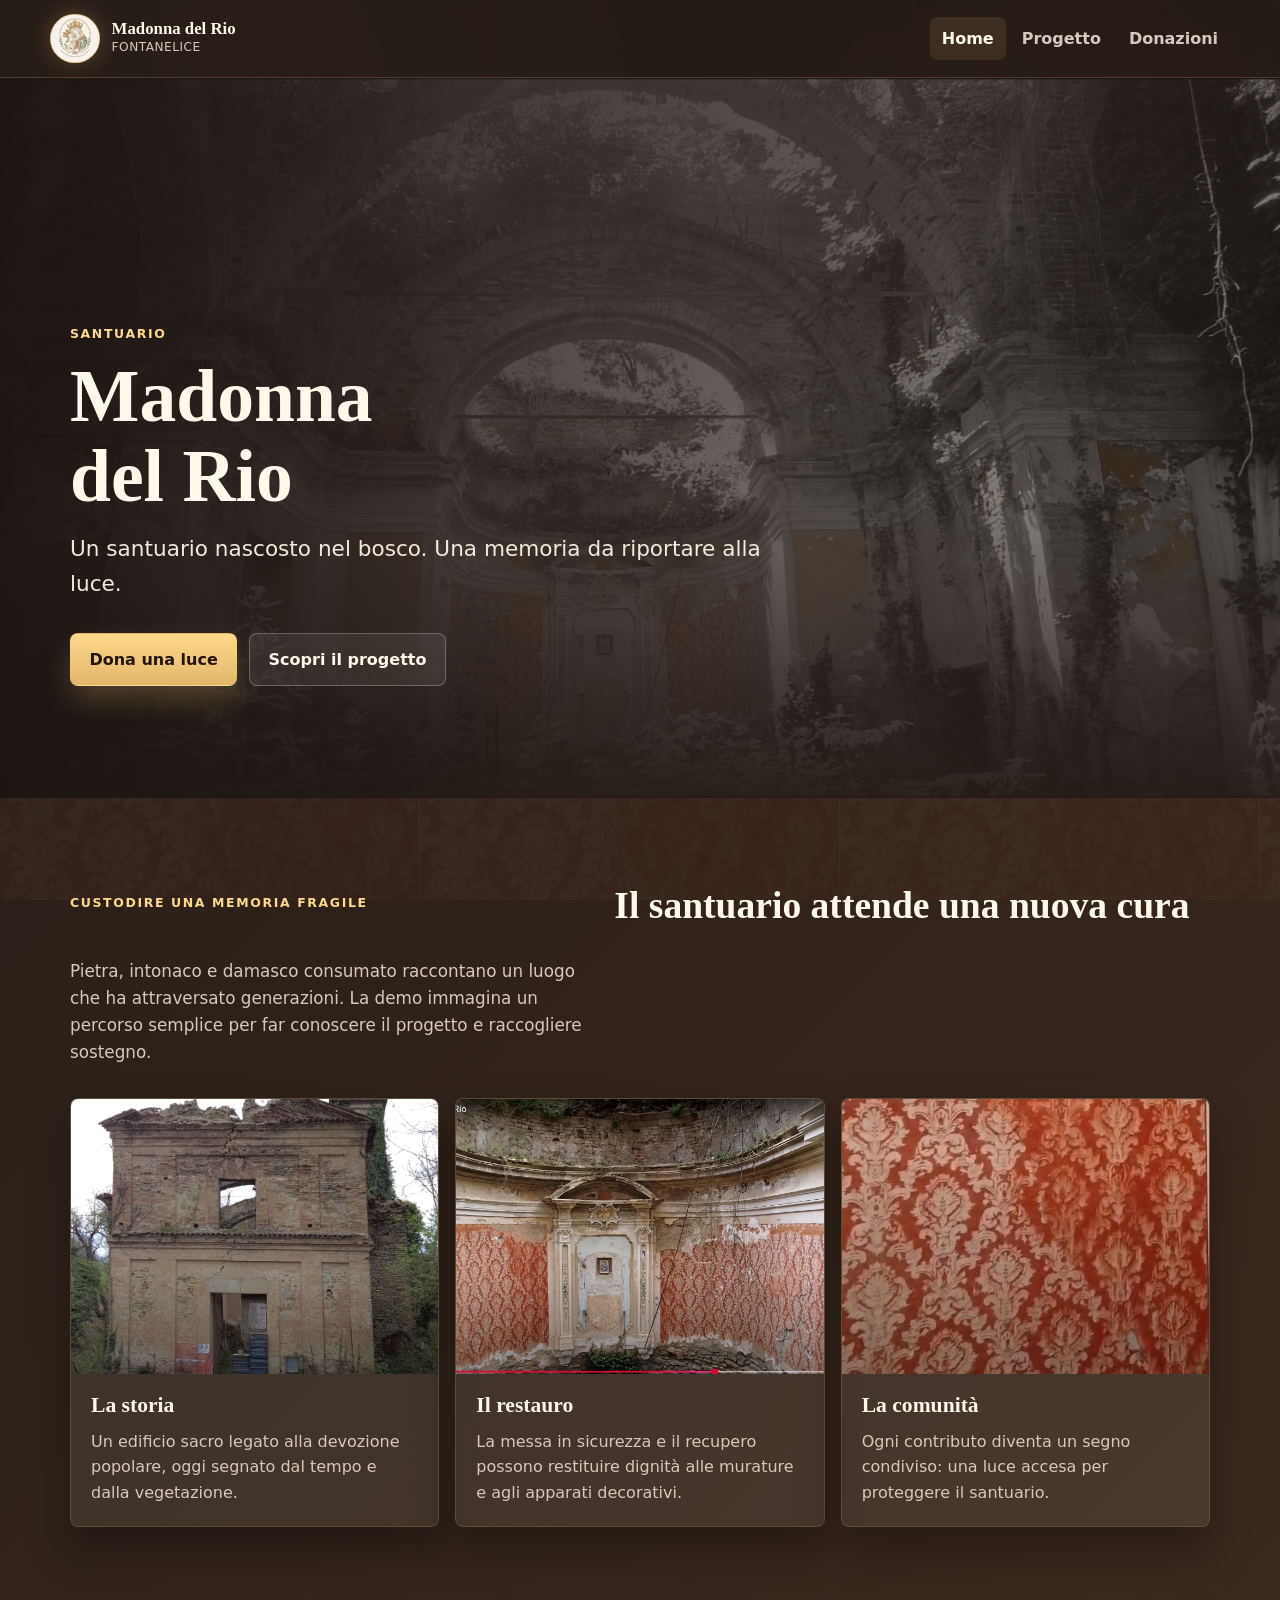
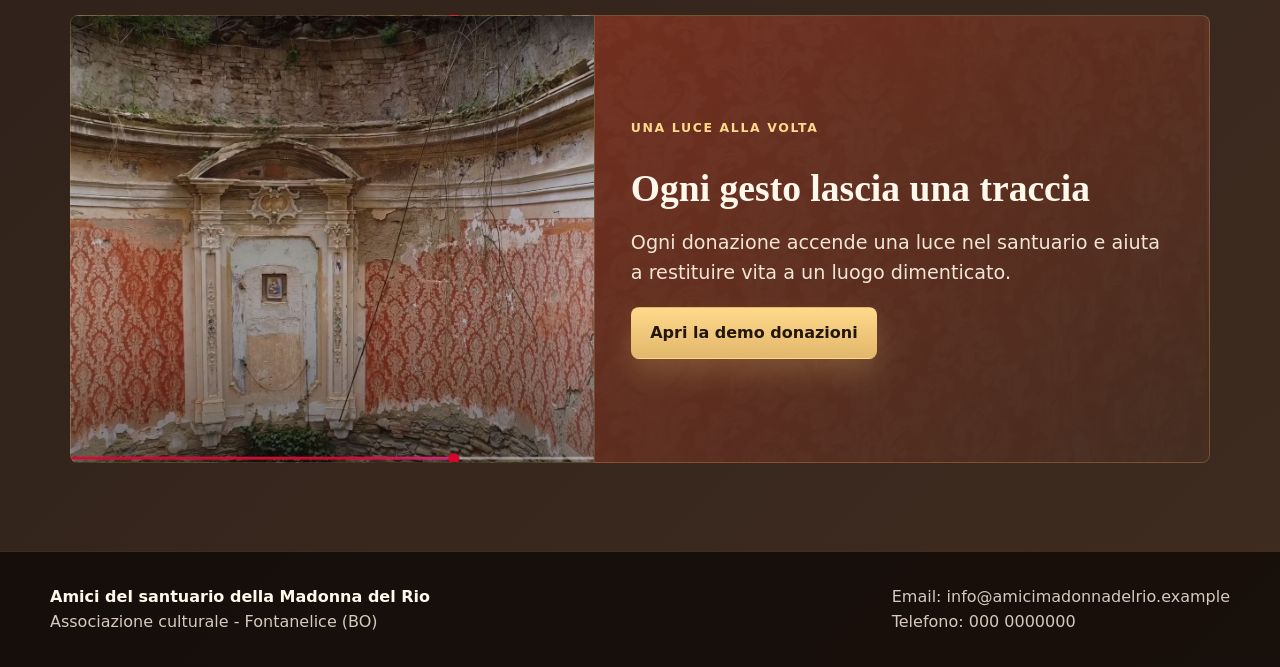
==== index.html @ 05997e51 "Shorten homepage hero label" ====
<!doctype html>
<html lang="it">
  <head>
    <meta charset="utf-8">
    <meta name="viewport" content="width=device-width, initial-scale=1">
    <title>Madonna del Rio - Fontanelice</title>
    <meta
      name="description"
      content="Demo statica per raccontare il santuario della Madonna del Rio e simulare una raccolta donazioni simbolica."
    >
    <link rel="stylesheet" href="style.css?v=20260617-logo">
  </head>
  <body data-page="home">
    <a class="skip-link" href="#contenuto">Vai al contenuto</a>

    <header class="site-header">
      <a class="brand" href="index.html" aria-label="Madonna del Rio - home">
        <img class="brand-logo" src="assets/logo-amici-santuario.png" alt="" aria-hidden="true">
        <span>
          <strong>Madonna del Rio</strong>
          <small>Fontanelice</small>
        </span>
      </a>
      <nav class="site-nav" aria-label="Navigazione principale">
        <a href="index.html" aria-current="page">Home</a>
        <a href="#progetto">Progetto</a>
        <a href="donazioni.html">Donazioni</a>
      </nav>
    </header>

    <main id="contenuto">
      <section class="hero hero-home" aria-labelledby="titolo-home">
        <div class="hero-overlay"></div>
        <div class="hero-content">
          <p class="eyebrow">Santuario</p>
          <h1 id="titolo-home">Madonna del Rio</h1>
          <p class="hero-subtitle">Un santuario nascosto nel bosco. Una memoria da riportare alla luce.</p>
          <div class="hero-actions">
            <a class="button button-primary" href="donazioni.html">Dona una luce</a>
            <a class="button button-secondary" href="#progetto">Scopri il progetto</a>
          </div>
        </div>
      </section>

      <section class="section intro-section" id="progetto" aria-labelledby="titolo-progetto">
        <div class="section-heading">
          <p class="eyebrow">Custodire una memoria fragile</p>
          <h2 id="titolo-progetto">Il santuario attende una nuova cura</h2>
          <p>
            Pietra, intonaco e damasco consumato raccontano un luogo che ha attraversato generazioni.
            La demo immagina un percorso semplice per far conoscere il progetto e raccogliere sostegno.
          </p>
        </div>

        <div class="feature-grid">
          <article class="feature-card">
            <img src="assets/facciata.jpg" alt="Facciata del santuario della Madonna del Rio">
            <div>
              <h3>La storia</h3>
              <p>Un edificio sacro legato alla devozione popolare, oggi segnato dal tempo e dalla vegetazione.</p>
            </div>
          </article>

          <article class="feature-card">
            <img src="assets/abside.jpg" alt="Interno dell'abside con decorazione damascata rossa">
            <div>
              <h3>Il restauro</h3>
              <p>La messa in sicurezza e il recupero possono restituire dignità alle murature e agli apparati decorativi.</p>
            </div>
          </article>

          <article class="feature-card feature-card-texture">
            <img src="assets/damasco.jpg" alt="Dettaglio del damascato rosso antico sulle pareti">
            <div>
              <h3>La comunità</h3>
              <p>Ogni contributo diventa un segno condiviso: una luce accesa per proteggere il santuario.</p>
            </div>
          </article>
        </div>
      </section>

      <section class="section light-callout" aria-labelledby="titolo-luce">
        <div class="callout-media" aria-hidden="true"></div>
        <div class="callout-content">
          <p class="eyebrow">Una luce alla volta</p>
          <h2 id="titolo-luce">Ogni gesto lascia una traccia</h2>
          <p>
            Ogni donazione accende una luce nel santuario e aiuta a restituire vita a un luogo dimenticato.
          </p>
          <a class="button button-primary" href="donazioni.html">Apri la demo donazioni</a>
        </div>
      </section>
    </main>

    <footer class="site-footer">
      <div>
        <strong>Amici del santuario della Madonna del Rio</strong>
        <p>Associazione culturale - Fontanelice (BO)</p>
      </div>
      <div>
        <p>Email: info@amicimadonnadelrio.example</p>
        <p>Telefono: 000 0000000</p>
      </div>
    </footer>

    <script src="app.js"></script>
  </body>
</html>
---- style.css ----
:root {
  --damask: #974c36;
  --damask-dark: #712d1d;
  --plaster: #c7c0bf;
  --stone: #ad9990;
  --earth: #584839;
  --gold: #e2b76b;
  --gold-bright: #ffd98b;
  --dark: #241b16;
  --ink: #fff8eb;
  --muted: #d7c9bd;
  --shadow: rgba(12, 7, 4, 0.38);
  --radius: 8px;
  --page-max: 1180px;
}

* {
  box-sizing: border-box;
}

html {
  scroll-behavior: smooth;
}

body {
  margin: 0;
  color: var(--ink);
  background:
    linear-gradient(135deg, rgba(36, 27, 22, 0.98), rgba(65, 45, 33, 0.94)),
    var(--dark);
  font-family: "Segoe UI", system-ui, -apple-system, BlinkMacSystemFont, sans-serif;
  line-height: 1.6;
}

body::before {
  position: fixed;
  inset: 0;
  z-index: -2;
  content: "";
  background-image: url("assets/damasco.jpg");
  background-size: 420px auto;
  opacity: 0.075;
}

body::after {
  position: fixed;
  inset: 0;
  z-index: -1;
  pointer-events: none;
  content: "";
  background:
    radial-gradient(circle at 20% 8%, rgba(226, 183, 107, 0.18), transparent 28rem),
    radial-gradient(circle at 78% 32%, rgba(151, 76, 54, 0.16), transparent 24rem);
}

img,
svg {
  display: block;
  max-width: 100%;
}

a {
  color: inherit;
}

button,
input {
  font: inherit;
}

.skip-link {
  position: absolute;
  top: 0.75rem;
  left: 0.75rem;
  z-index: 20;
  transform: translateY(-160%);
  padding: 0.7rem 1rem;
  color: var(--dark);
  background: var(--gold-bright);
  border-radius: var(--radius);
  font-weight: 700;
}

.skip-link:focus {
  transform: translateY(0);
}

.site-header {
  position: sticky;
  top: 0;
  z-index: 10;
  display: flex;
  align-items: center;
  justify-content: space-between;
  gap: 1rem;
  padding: 0.85rem max(1.1rem, calc((100% - var(--page-max)) / 2));
  background: rgba(36, 27, 22, 0.88);
  border-bottom: 1px solid rgba(226, 183, 107, 0.22);
  backdrop-filter: blur(14px);
}

.brand {
  display: inline-flex;
  align-items: center;
  gap: 0.75rem;
  min-width: 0;
  text-decoration: none;
}

.brand-logo {
  width: 3.1rem;
  height: 3.1rem;
  flex: 0 0 auto;
  border: 1px solid rgba(226, 183, 107, 0.75);
  border-radius: 50%;
  object-fit: cover;
  background: #f4eee4;
  box-shadow: 0 0 22px rgba(226, 183, 107, 0.28);
}

.brand strong,
.brand small {
  display: block;
}

.brand strong {
  font-family: Georgia, "Times New Roman", serif;
  font-size: 1.05rem;
  line-height: 1.15;
}

.brand small {
  color: var(--muted);
  font-size: 0.76rem;
  letter-spacing: 0.04em;
  text-transform: uppercase;
}

.site-nav {
  display: flex;
  align-items: center;
  gap: 0.25rem;
  flex-wrap: wrap;
  justify-content: flex-end;
}

.site-nav a {
  padding: 0.55rem 0.75rem;
  border-radius: var(--radius);
  color: var(--muted);
  text-decoration: none;
  font-weight: 700;
}

.site-nav a:hover,
.site-nav a:focus-visible,
.site-nav a[aria-current="page"] {
  color: var(--ink);
  background: rgba(226, 183, 107, 0.12);
  outline: none;
}

.hero {
  position: relative;
  min-height: 720px;
  isolation: isolate;
  overflow: hidden;
}

.hero-home {
  display: grid;
  align-items: end;
  background-image: url("assets/hero-santuario.jpg");
  background-position: center;
  background-size: cover;
}

.hero-overlay {
  position: absolute;
  inset: 0;
  z-index: -1;
  background:
    linear-gradient(90deg, rgba(27, 20, 17, 0.94) 0%, rgba(36, 27, 22, 0.66) 42%, rgba(36, 27, 22, 0.26) 100%),
    linear-gradient(0deg, rgba(36, 27, 22, 0.95) 0%, rgba(36, 27, 22, 0.28) 42%, rgba(36, 27, 22, 0.54) 100%);
}

.hero-content {
  width: min(100%, var(--page-max));
  margin: 0 auto;
  padding: 8rem 1.25rem 7rem;
}

.eyebrow {
  margin: 0 0 0.85rem;
  color: var(--gold-bright);
  font-size: 0.78rem;
  font-weight: 800;
  letter-spacing: 0.13em;
  text-transform: uppercase;
}

h1,
h2,
h3 {
  margin: 0;
  font-family: Georgia, "Times New Roman", serif;
  line-height: 1.08;
  font-weight: 700;
}

h1 {
  max-width: 13ch;
  font-size: 4.6rem;
  text-wrap: balance;
}

h2 {
  font-size: 2.35rem;
}

h3 {
  font-size: 1.35rem;
}

p {
  margin: 0;
}

.hero-subtitle {
  max-width: 44rem;
  margin-top: 1rem;
  color: #f4eadc;
  font-size: 1.35rem;
}

.hero-actions,
.board-actions {
  display: flex;
  flex-wrap: wrap;
  gap: 0.75rem;
  margin-top: 2rem;
}

.button {
  display: inline-flex;
  align-items: center;
  justify-content: center;
  min-height: 3rem;
  padding: 0.78rem 1.15rem;
  border: 1px solid transparent;
  border-radius: var(--radius);
  cursor: pointer;
  font-weight: 800;
  text-decoration: none;
  transition: transform 180ms ease, box-shadow 180ms ease, background 180ms ease, border-color 180ms ease;
}

.button:hover,
.button:focus-visible {
  transform: translateY(-1px);
  outline: none;
}

.button-primary {
  color: #23160f;
  background: linear-gradient(180deg, var(--gold-bright), var(--gold));
  box-shadow: 0 14px 28px rgba(226, 183, 107, 0.24);
}

.button-primary:hover,
.button-primary:focus-visible {
  box-shadow: 0 18px 32px rgba(226, 183, 107, 0.34);
}

.button-secondary,
.button-ghost {
  color: var(--ink);
  background: rgba(255, 248, 235, 0.07);
  border-color: rgba(255, 248, 235, 0.26);
}

.button-secondary:hover,
.button-secondary:focus-visible,
.button-ghost:hover,
.button-ghost:focus-visible {
  background: rgba(255, 248, 235, 0.13);
  border-color: rgba(226, 183, 107, 0.52);
}

.button-wide {
  width: 100%;
}

.section {
  width: min(100%, var(--page-max));
  margin: 0 auto;
  padding: 5.5rem 1.25rem;
}

.section-heading {
  display: grid;
  grid-template-columns: minmax(0, 0.86fr) minmax(18rem, 1fr);
  gap: 2rem;
  align-items: end;
  margin-bottom: 2rem;
}

.section-heading p:last-child {
  color: var(--muted);
  font-size: 1.05rem;
}

.feature-grid {
  display: grid;
  grid-template-columns: repeat(3, minmax(0, 1fr));
  gap: 1rem;
}

.feature-card {
  overflow: hidden;
  min-height: 100%;
  background: rgba(255, 248, 235, 0.075);
  border: 1px solid rgba(226, 183, 107, 0.18);
  border-radius: var(--radius);
  box-shadow: 0 22px 40px var(--shadow);
}

.feature-card img {
  width: 100%;
  aspect-ratio: 4 / 3;
  object-fit: cover;
  filter: saturate(0.82) contrast(1.05);
}

.feature-card div {
  padding: 1.25rem;
}

.feature-card p {
  margin-top: 0.7rem;
  color: var(--muted);
}

.feature-card-texture img {
  filter: saturate(0.95) contrast(1.08);
}

.light-callout {
  display: grid;
  grid-template-columns: minmax(16rem, 0.85fr) minmax(18rem, 1fr);
  gap: 0;
  align-items: stretch;
  padding-top: 0;
}

.callout-media {
  min-height: 28rem;
  background:
    linear-gradient(0deg, rgba(36, 27, 22, 0.18), rgba(36, 27, 22, 0.18)),
    url("assets/abside.jpg");
  background-position: center;
  background-size: cover;
  border-radius: var(--radius) 0 0 var(--radius);
  border: 1px solid rgba(226, 183, 107, 0.2);
  border-right: 0;
}

.callout-content {
  display: flex;
  flex-direction: column;
  justify-content: center;
  gap: 1.1rem;
  padding: 2.25rem;
  background:
    linear-gradient(135deg, rgba(113, 45, 29, 0.94), rgba(65, 45, 33, 0.94)),
    url("assets/damasco.jpg");
  background-size: cover;
  border: 1px solid rgba(226, 183, 107, 0.24);
  border-radius: 0 var(--radius) var(--radius) 0;
}

.callout-content p:not(.eyebrow) {
  max-width: 38rem;
  color: #f2e5d5;
  font-size: 1.2rem;
}

.callout-content .button {
  width: fit-content;
}

.donation-page {
  width: min(100%, 1320px);
  margin: 0 auto;
  padding: 3.5rem 1.25rem 5rem;
}

.donation-layout {
  display: grid;
  grid-template-columns: minmax(19rem, 0.72fr) minmax(0, 1.5fr);
  gap: 1.25rem;
  align-items: start;
}

.donation-panel,
.sanctuary-board {
  border: 1px solid rgba(226, 183, 107, 0.2);
  border-radius: var(--radius);
  box-shadow: 0 24px 44px var(--shadow);
}

.donation-panel {
  position: sticky;
  top: 6rem;
  padding: 1.35rem;
  background:
    linear-gradient(150deg, rgba(113, 45, 29, 0.86), rgba(36, 27, 22, 0.94)),
    url("assets/damasco.jpg");
  background-size: 520px auto;
}

.donation-panel h1 {
  max-width: none;
  font-size: 3rem;
}

.donation-panel > p {
  margin-top: 1rem;
  color: #f2e5d5;
}

.amounts {
  margin: 1.5rem 0;
}

.amounts h2 {
  margin-bottom: 0.75rem;
  font-family: "Segoe UI", system-ui, sans-serif;
  font-size: 0.95rem;
  letter-spacing: 0.08em;
  text-transform: uppercase;
}

.amount-grid {
  display: grid;
  grid-template-columns: repeat(2, minmax(0, 1fr));
  gap: 0.55rem;
}

.amount-option {
  min-height: 3rem;
  padding: 0.65rem 0.7rem;
  color: var(--ink);
  background: rgba(255, 248, 235, 0.08);
  border: 1px solid rgba(255, 248, 235, 0.22);
  border-radius: var(--radius);
  cursor: pointer;
  font-weight: 800;
}

.amount-option:hover,
.amount-option:focus-visible,
.amount-option.is-selected {
  color: #23160f;
  background: var(--gold);
  border-color: var(--gold-bright);
  outline: none;
}

.amount-free {
  grid-column: 1 / -1;
}

.demo-note {
  margin-top: 0.85rem;
  color: #f1d5a1;
  font-size: 0.92rem;
}

.sanctuary-board {
  padding: 1.25rem;
  background: rgba(20, 14, 11, 0.72);
}

.board-header {
  display: flex;
  align-items: flex-start;
  justify-content: space-between;
  gap: 1rem;
  margin-bottom: 1rem;
}

.board-header h2 {
  font-size: 2rem;
}

.light-counter {
  min-width: 8.25rem;
  padding: 0.7rem 0.85rem;
  text-align: right;
  background: rgba(255, 248, 235, 0.07);
  border: 1px solid rgba(226, 183, 107, 0.18);
  border-radius: var(--radius);
}

.light-counter strong {
  color: var(--gold-bright);
  font-size: 2rem;
  line-height: 1;
}

.light-counter small {
  display: block;
  color: var(--muted);
  font-size: 0.78rem;
}

.progress-wrap {
  margin-bottom: 1rem;
}

.progress-bar {
  height: 0.85rem;
  overflow: hidden;
  background: rgba(255, 248, 235, 0.1);
  border: 1px solid rgba(226, 183, 107, 0.16);
  border-radius: 999px;
}

.progress-bar span {
  display: block;
  width: 0%;
  height: 100%;
  background: linear-gradient(90deg, var(--gold), var(--gold-bright));
  border-radius: inherit;
  box-shadow: 0 0 18px rgba(226, 183, 107, 0.55);
  transition: width 320ms ease;
}

#progressText {
  margin-top: 0.45rem;
  color: var(--muted);
  font-size: 0.92rem;
}

.plan-shell {
  position: relative;
  overflow: hidden;
  border: 1px solid rgba(226, 183, 107, 0.18);
  border-radius: var(--radius);
  background:
    radial-gradient(circle at 50% 14%, rgba(226, 183, 107, 0.1), transparent 22rem),
    #19110e;
}

.plan-shell.is-selecting {
  border-color: rgba(255, 217, 139, 0.68);
  box-shadow: inset 0 0 0 2px rgba(226, 183, 107, 0.15), 0 0 28px rgba(226, 183, 107, 0.18);
}

.church-plan {
  width: 100%;
  height: auto;
  min-height: 36rem;
}

.plan-shadow {
  fill: rgba(0, 0, 0, 0.45);
  transform: translate(10px, 16px);
}

.plan-wall {
  fill: url(#stoneGradient);
  stroke: rgba(255, 248, 235, 0.36);
  stroke-width: 4;
}

.plan-floor {
  fill: rgba(48, 35, 28, 0.98);
  stroke: rgba(226, 183, 107, 0.2);
  stroke-width: 2;
}

.plan-line,
.path-line {
  fill: none;
  stroke: rgba(199, 192, 191, 0.28);
  stroke-width: 3;
  stroke-linecap: round;
}

.path-line {
  stroke-dasharray: 9 10;
}

.plan-door,
.plan-altar,
.side-room {
  fill: rgba(173, 153, 144, 0.22);
  stroke: rgba(226, 183, 107, 0.2);
  stroke-width: 2;
}

.plan-label {
  fill: rgba(255, 248, 235, 0.66);
  font-family: "Segoe UI", system-ui, sans-serif;
  font-size: 18px;
  font-weight: 800;
  letter-spacing: 0.08em;
  text-transform: uppercase;
  pointer-events: none;
}

.light-point {
  fill: #7f684f;
  stroke: rgba(255, 248, 235, 0.35);
  stroke-width: 8;
  vector-effect: non-scaling-stroke;
  cursor: pointer;
  transition: fill 230ms ease, stroke 230ms ease, filter 230ms ease, transform 230ms ease;
  transform-box: fill-box;
  transform-origin: center;
}

.light-hit {
  fill: transparent;
  cursor: pointer;
  pointer-events: all;
}

.light-point:hover,
.light-point:focus-visible {
  fill: #a17a4d;
  stroke: var(--gold-bright);
  outline: none;
}

.light-point.is-lit {
  fill: var(--gold-bright);
  stroke: #fff3c8;
  filter: url(#softGlow);
  animation: lightPulse 620ms ease-out;
}

.light-point.is-lit:hover,
.light-point.is-lit:focus-visible {
  fill: #fff2bf;
}

.light-point.is-choice {
  stroke: var(--gold-bright);
  stroke-width: 5;
}

@keyframes lightPulse {
  0% {
    transform: scale(0.68);
    opacity: 0.55;
  }

  55% {
    transform: scale(1.34);
    opacity: 1;
  }

  100% {
    transform: scale(1);
  }
}

.status-message {
  min-height: 2rem;
  margin-top: 1rem;
  color: #f5e2bd;
}

.status-message.is-success {
  color: var(--gold-bright);
}

.status-message.is-warning {
  color: #f4c2aa;
}

.site-footer {
  display: flex;
  justify-content: space-between;
  gap: 1.25rem;
  padding: 2rem max(1.25rem, calc((100% - var(--page-max)) / 2));
  color: var(--muted);
  background: rgba(16, 10, 8, 0.82);
  border-top: 1px solid rgba(226, 183, 107, 0.18);
}

.site-footer strong {
  color: var(--ink);
}

@media (max-width: 920px) {
  .hero {
    min-height: 620px;
  }

  .hero-overlay {
    background:
      linear-gradient(0deg, rgba(27, 20, 17, 0.96) 0%, rgba(36, 27, 22, 0.44) 72%, rgba(36, 27, 22, 0.64) 100%);
  }

  .hero-content {
    padding-top: 6.25rem;
    padding-bottom: 5rem;
  }

  h1 {
    font-size: 3.25rem;
  }

  h2 {
    font-size: 2rem;
  }

  .section-heading,
  .feature-grid,
  .light-callout,
  .donation-layout {
    grid-template-columns: 1fr;
  }

  .callout-media {
    min-height: 20rem;
    border-right: 1px solid rgba(226, 183, 107, 0.2);
    border-radius: var(--radius) var(--radius) 0 0;
  }

  .callout-content {
    border-radius: 0 0 var(--radius) var(--radius);
  }

  .donation-panel {
    position: static;
  }
}

@media (max-width: 640px) {
  .site-header {
    position: static;
    align-items: flex-start;
    flex-direction: column;
  }

  .site-nav {
    width: 100%;
    justify-content: flex-start;
  }

  .site-nav a {
    min-height: 2.75rem;
    padding-inline: 0.7rem;
  }

  .hero {
    min-height: 560px;
  }

  .hero-content {
    padding: 4rem 1rem;
  }

  h1 {
    font-size: 2.75rem;
  }

  .hero-subtitle,
  .callout-content p:not(.eyebrow) {
    font-size: 1.08rem;
  }

  .hero-actions,
  .board-actions {
    flex-direction: column;
  }

  .button {
    width: 100%;
    min-height: 3.25rem;
  }

  .section,
  .donation-page {
    padding-inline: 1rem;
  }

  .board-header {
    flex-direction: column;
  }

  .light-counter {
    width: 100%;
    text-align: left;
  }

  .church-plan {
    min-height: 30rem;
  }

  .amount-grid {
    grid-template-columns: 1fr;
  }

  .site-footer {
    flex-direction: column;
  }
}

@media (prefers-reduced-motion: reduce) {
  *,
  *::before,
  *::after {
    scroll-behavior: auto !important;
    animation-duration: 0.01ms !important;
    animation-iteration-count: 1 !important;
    transition-duration: 0.01ms !important;
  }
}
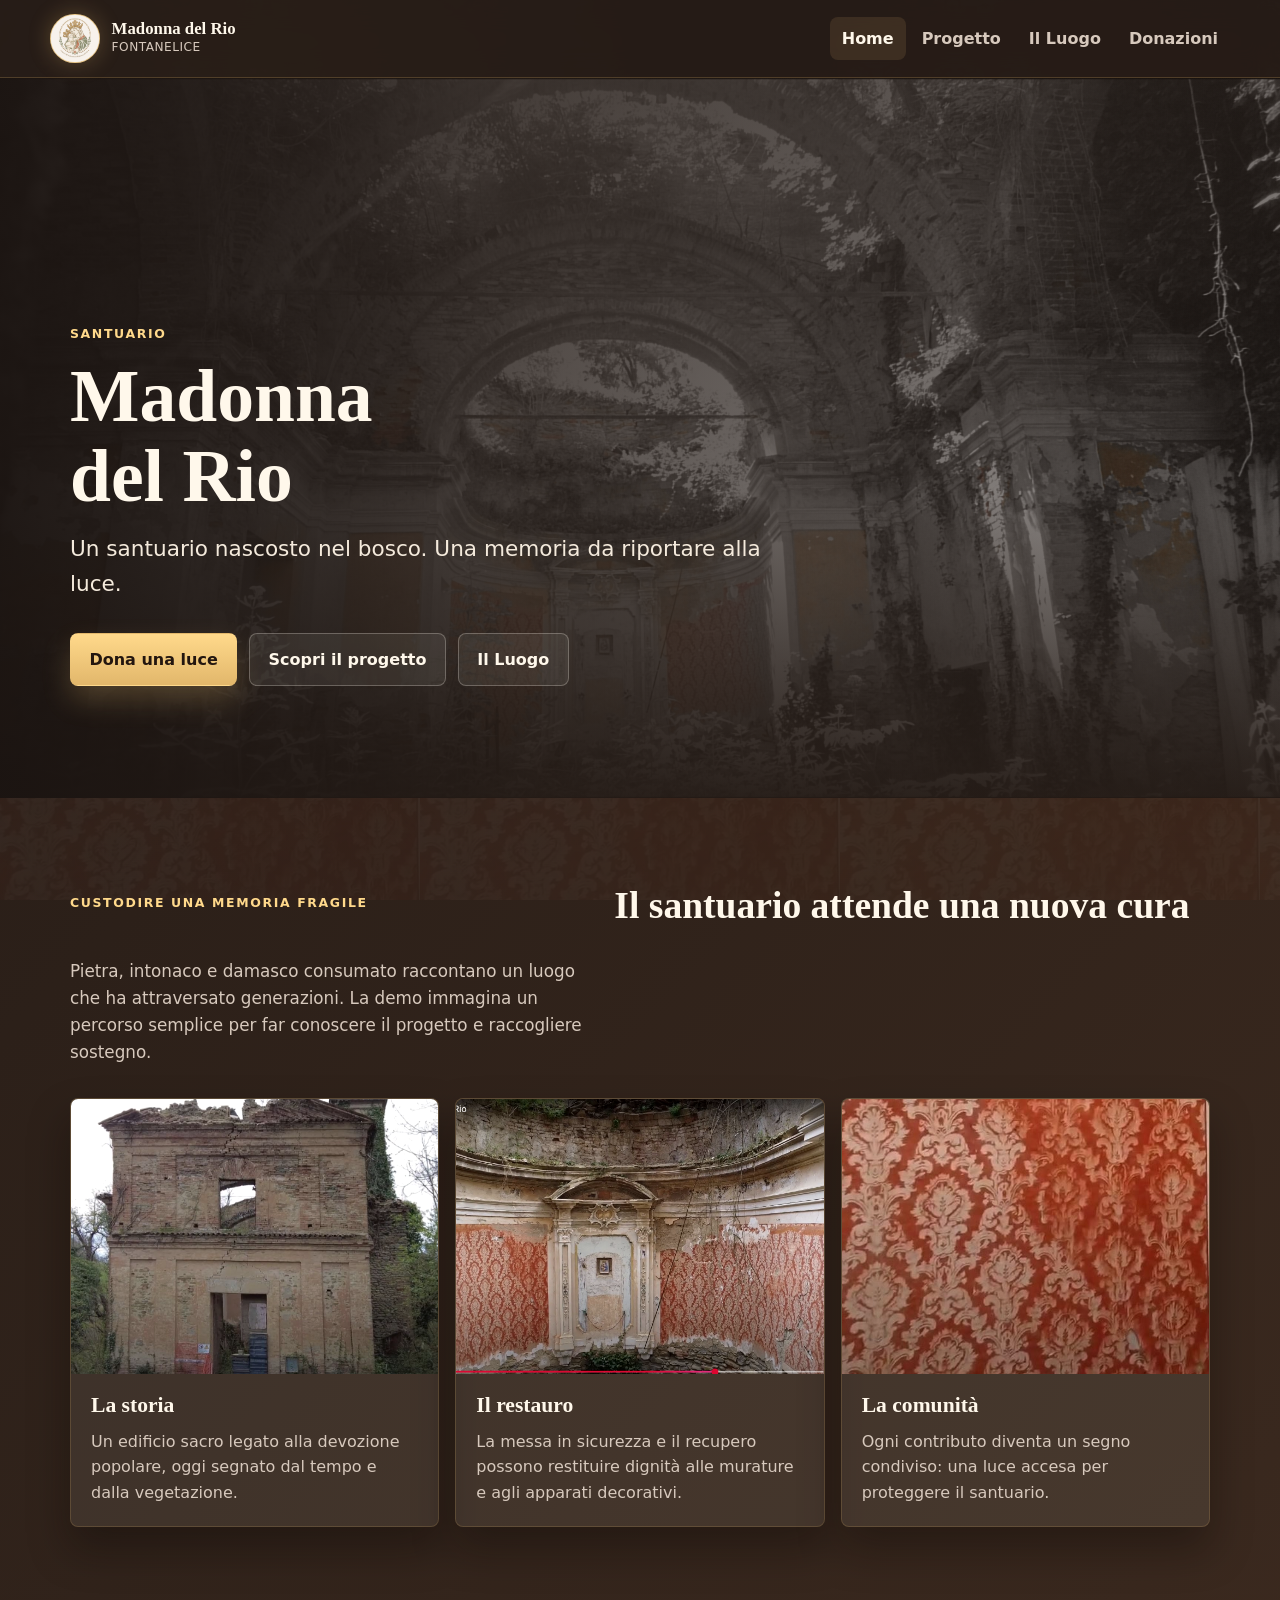
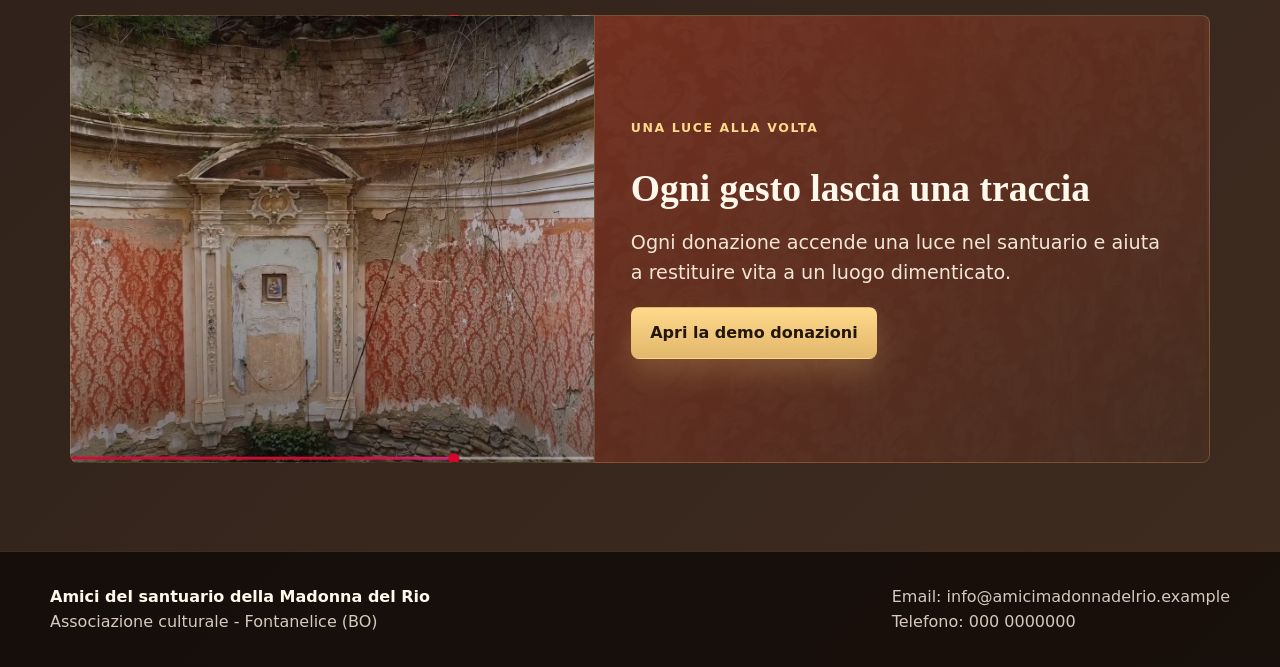
==== commit 4bb8fda6: "Add location page with drone video and map" ====
--- a/index.html
+++ b/index.html
@@ -24,6 +24,7 @@
       <nav class="site-nav" aria-label="Navigazione principale">
         <a href="index.html" aria-current="page">Home</a>
         <a href="#progetto">Progetto</a>
+        <a href="luogo.html">Il Luogo</a>
         <a href="donazioni.html">Donazioni</a>
       </nav>
     </header>
@@ -38,6 +39,7 @@
           <div class="hero-actions">
             <a class="button button-primary" href="donazioni.html">Dona una luce</a>
             <a class="button button-secondary" href="#progetto">Scopri il progetto</a>
+            <a class="button button-secondary" href="luogo.html">Il Luogo</a>
           </div>
         </div>
       </section>
--- a/style.css
+++ b/style.css
@@ -395,6 +395,105 @@
   padding: 3.5rem 1.25rem 5rem;
 }
 
+.place-page {
+  width: min(100%, var(--page-max));
+  margin: 0 auto;
+  padding: 3.5rem 1.25rem 5.5rem;
+}
+
+.place-intro {
+  margin-bottom: 2rem;
+}
+
+.place-heading {
+  align-items: center;
+}
+
+.place-heading h1 {
+  max-width: 12ch;
+  font-size: 3.5rem;
+}
+
+.video-frame {
+  overflow: hidden;
+  background: rgba(17, 11, 9, 0.92);
+  border: 1px solid rgba(226, 183, 107, 0.2);
+  border-radius: var(--radius);
+  box-shadow: 0 24px 44px var(--shadow);
+}
+
+.place-video {
+  width: 100%;
+  aspect-ratio: 16 / 9;
+  object-fit: cover;
+  background: #100b09;
+}
+
+.place-map-section {
+  display: grid;
+  grid-template-columns: minmax(18rem, 0.72fr) minmax(0, 1.28fr);
+  gap: 1rem;
+  align-items: stretch;
+  margin: 1.25rem 0 4rem;
+}
+
+.map-copy,
+.map-frame,
+.detail-card {
+  background: rgba(255, 248, 235, 0.075);
+  border: 1px solid rgba(226, 183, 107, 0.18);
+  border-radius: var(--radius);
+  box-shadow: 0 22px 40px var(--shadow);
+}
+
+.map-copy {
+  display: flex;
+  flex-direction: column;
+  justify-content: center;
+  gap: 1rem;
+  padding: 1.4rem;
+}
+
+.map-copy p:not(.eyebrow) {
+  color: var(--muted);
+}
+
+.map-copy .button {
+  width: fit-content;
+}
+
+.map-frame {
+  overflow: hidden;
+  min-height: 24rem;
+}
+
+.map-frame iframe {
+  width: 100%;
+  height: 100%;
+  min-height: 24rem;
+  border: 0;
+  filter: saturate(0.82) contrast(0.96);
+}
+
+.place-details {
+  padding-top: 0.5rem;
+}
+
+.detail-grid {
+  display: grid;
+  grid-template-columns: repeat(4, minmax(0, 1fr));
+  gap: 1rem;
+}
+
+.detail-card {
+  padding: 1.2rem;
+}
+
+.detail-card p {
+  margin-top: 0.65rem;
+  color: var(--muted);
+}
+
 .donation-layout {
   display: grid;
   grid-template-columns: minmax(19rem, 0.72fr) minmax(0, 1.5fr);
@@ -722,8 +821,13 @@
   .section-heading,
   .feature-grid,
   .light-callout,
-  .donation-layout {
+  .donation-layout,
+  .place-map-section {
     grid-template-columns: 1fr;
+  }
+
+  .detail-grid {
+    grid-template-columns: repeat(2, minmax(0, 1fr));
   }
 
   .callout-media {
@@ -786,8 +890,21 @@
   }
 
   .section,
-  .donation-page {
+  .donation-page,
+  .place-page {
     padding-inline: 1rem;
+  }
+
+  .place-heading h1 {
+    font-size: 2.65rem;
+  }
+
+  .map-copy .button {
+    width: 100%;
+  }
+
+  .detail-grid {
+    grid-template-columns: 1fr;
   }
 
   .board-header {
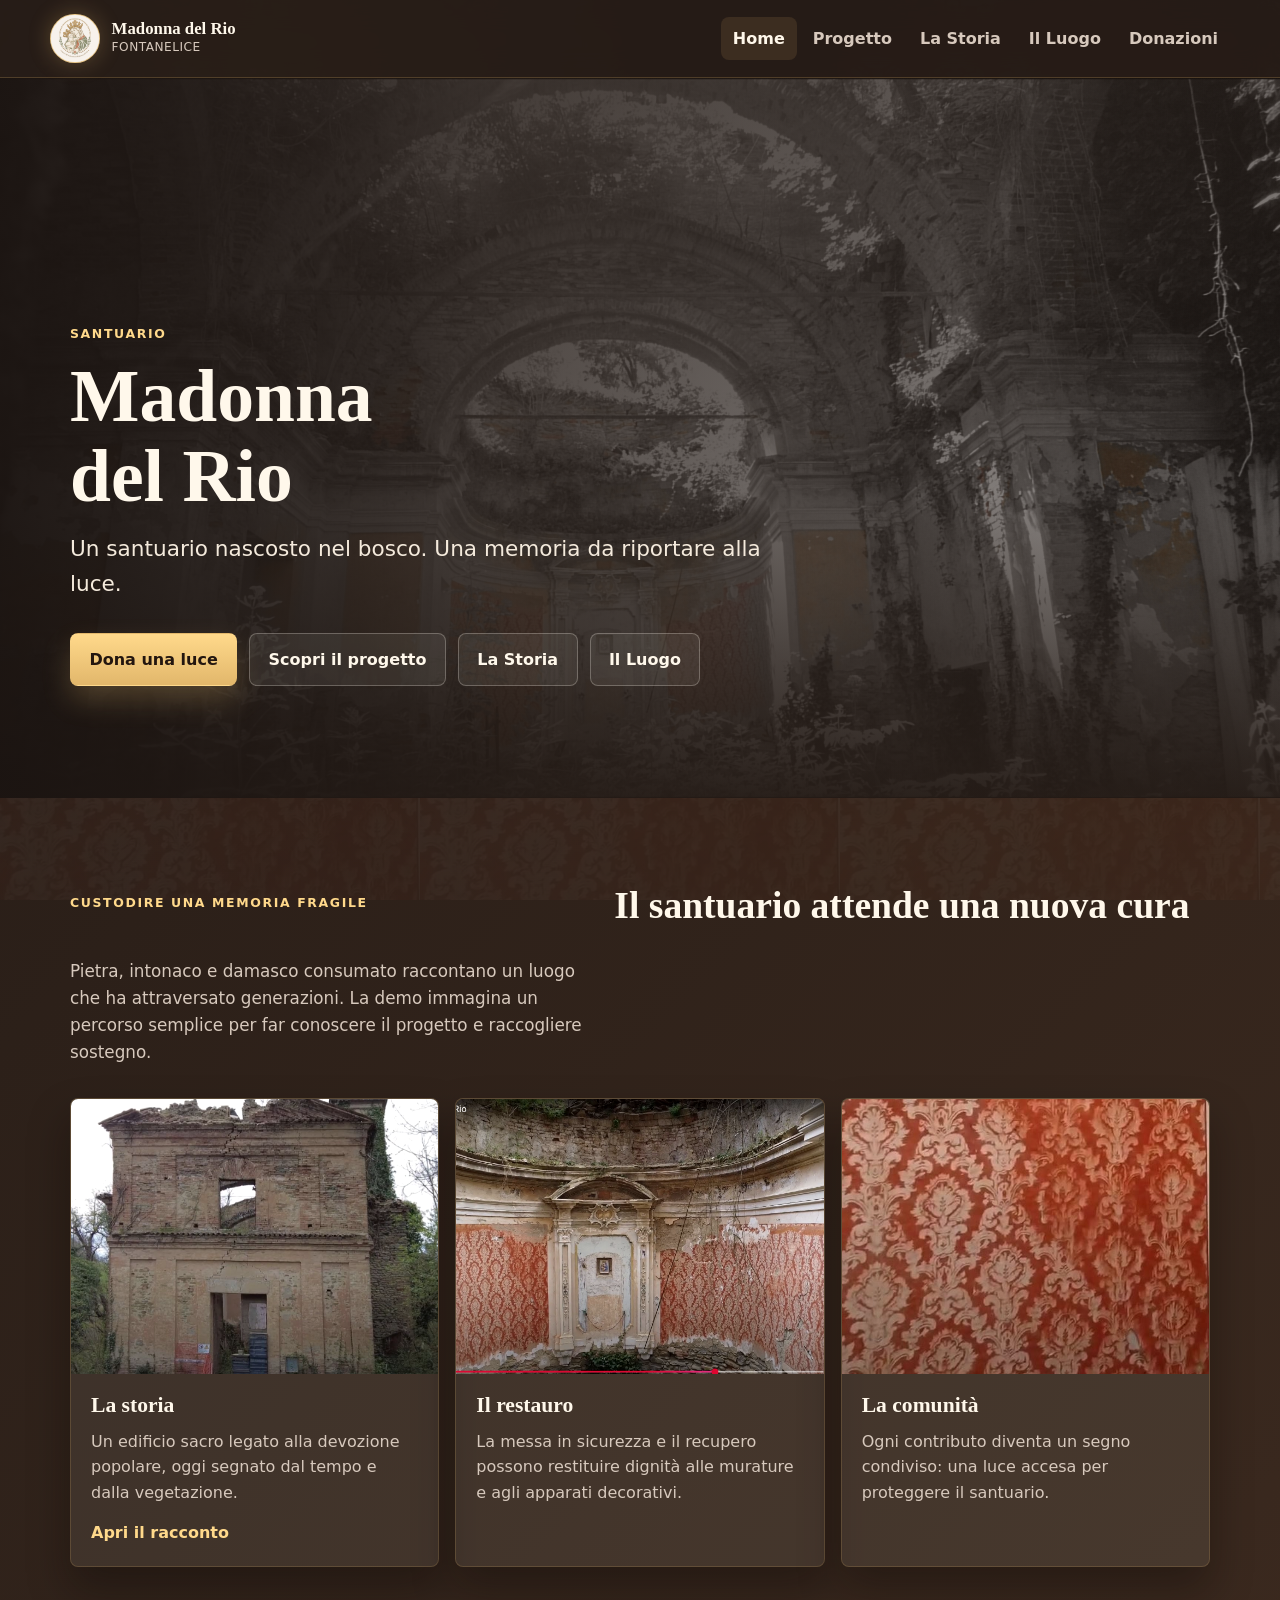
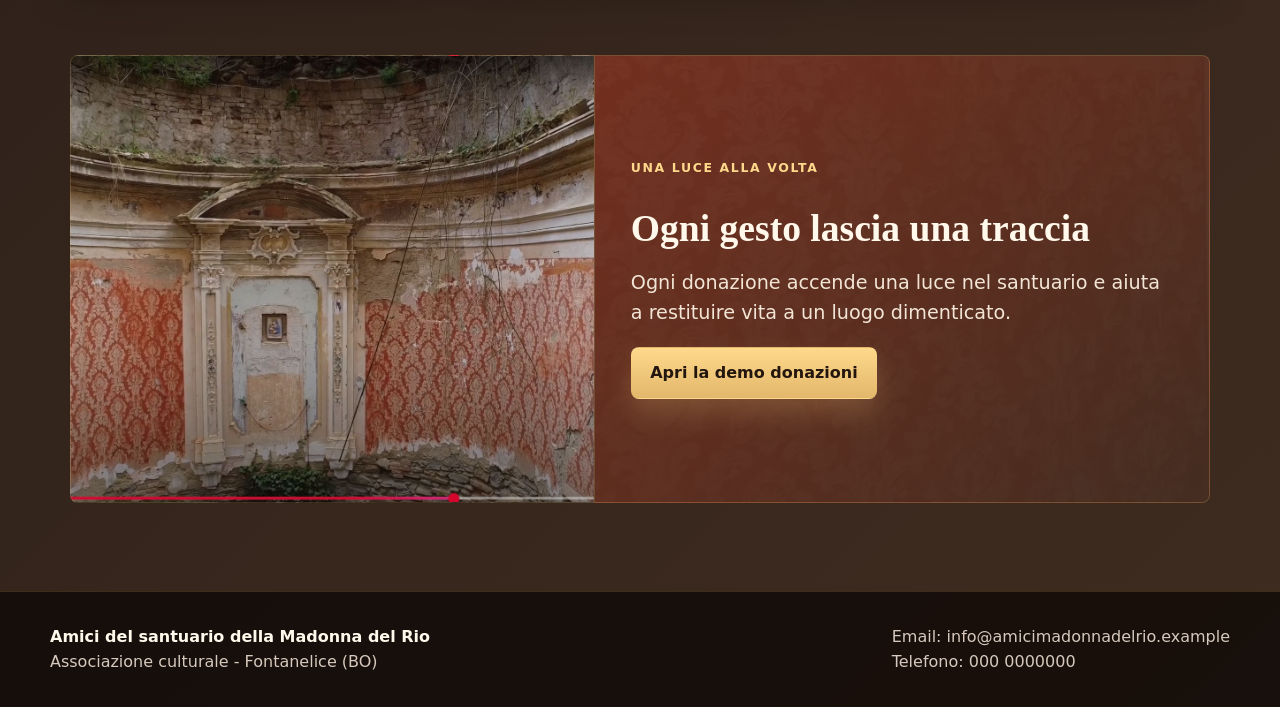
==== commit d1b37544: "Add animated history page" ====
--- a/index.html
+++ b/index.html
@@ -8,7 +8,7 @@
       name="description"
       content="Demo statica per raccontare il santuario della Madonna del Rio e simulare una raccolta donazioni simbolica."
     >
-    <link rel="stylesheet" href="style.css?v=20260617-logo">
+    <link rel="stylesheet" href="style.css?v=20260617-storia">
   </head>
   <body data-page="home">
     <a class="skip-link" href="#contenuto">Vai al contenuto</a>
@@ -24,6 +24,7 @@
       <nav class="site-nav" aria-label="Navigazione principale">
         <a href="index.html" aria-current="page">Home</a>
         <a href="#progetto">Progetto</a>
+        <a href="storia.html">La Storia</a>
         <a href="luogo.html">Il Luogo</a>
         <a href="donazioni.html">Donazioni</a>
       </nav>
@@ -39,6 +40,7 @@
           <div class="hero-actions">
             <a class="button button-primary" href="donazioni.html">Dona una luce</a>
             <a class="button button-secondary" href="#progetto">Scopri il progetto</a>
+            <a class="button button-secondary" href="storia.html">La Storia</a>
             <a class="button button-secondary" href="luogo.html">Il Luogo</a>
           </div>
         </div>
@@ -60,6 +62,7 @@
             <div>
               <h3>La storia</h3>
               <p>Un edificio sacro legato alla devozione popolare, oggi segnato dal tempo e dalla vegetazione.</p>
+              <a class="text-link" href="storia.html">Apri il racconto</a>
             </div>
           </article>
 
--- a/style.css
+++ b/style.css
@@ -341,6 +341,20 @@
   color: var(--muted);
 }
 
+.text-link {
+  display: inline-flex;
+  margin-top: 0.9rem;
+  color: var(--gold-bright);
+  font-weight: 800;
+  text-decoration: none;
+}
+
+.text-link:hover,
+.text-link:focus-visible {
+  text-decoration: underline;
+  outline: none;
+}
+
 .feature-card-texture img {
   filter: saturate(0.95) contrast(1.08);
 }
@@ -395,6 +409,136 @@
   padding: 3.5rem 1.25rem 5rem;
 }
 
+.story-page {
+  min-height: calc(100vh - 5rem);
+  background: #0e0907;
+}
+
+.story-stage {
+  position: relative;
+  min-height: calc(100vh - 5rem);
+  overflow: hidden;
+  isolation: isolate;
+  cursor: pointer;
+  background: #0e0907;
+}
+
+.story-stage::before {
+  position: absolute;
+  inset: 0;
+  z-index: -3;
+  content: "";
+  background-image: url("assets/madonna-del-rio-1910.jpg");
+  background-position: center;
+  background-size: cover;
+  filter: grayscale(1) contrast(1.16) brightness(0.62);
+  transform: scale(1.05);
+}
+
+.story-stage::after {
+  position: absolute;
+  inset: auto 0 0;
+  z-index: 2;
+  height: 24vh;
+  pointer-events: none;
+  content: "";
+  background: linear-gradient(0deg, rgba(14, 9, 7, 0.98), transparent);
+}
+
+.story-stage:focus-visible {
+  outline: 3px solid var(--gold-bright);
+  outline-offset: -6px;
+}
+
+.story-vignette {
+  position: absolute;
+  inset: 0;
+  z-index: -2;
+  pointer-events: none;
+  background:
+    radial-gradient(circle at 50% 42%, rgba(36, 27, 22, 0.22), rgba(14, 9, 7, 0.82) 68%),
+    linear-gradient(180deg, rgba(14, 9, 7, 0.98) 0%, rgba(14, 9, 7, 0.36) 44%, rgba(14, 9, 7, 0.98) 100%);
+}
+
+.story-perspective {
+  position: absolute;
+  inset: 9vh 1rem 0;
+  display: flex;
+  justify-content: center;
+  perspective: 430px;
+  perspective-origin: 50% 18%;
+}
+
+.story-crawl {
+  width: min(86vw, 54rem);
+  color: var(--gold-bright);
+  font-family: Georgia, "Times New Roman", serif;
+  font-size: clamp(1.25rem, 2.6vw, 2.45rem);
+  font-weight: 700;
+  line-height: 1.55;
+  text-align: justify;
+  text-shadow: 0 0 16px rgba(0, 0, 0, 0.8), 0 0 24px rgba(226, 183, 107, 0.18);
+  transform: rotateX(24deg) translateY(76vh);
+  animation: storyCrawl 62s linear infinite;
+}
+
+.story-crawl h1 {
+  max-width: none;
+  margin-bottom: 1.8rem;
+  font-size: clamp(2.75rem, 7vw, 6rem);
+  text-align: center;
+  text-wrap: balance;
+}
+
+.story-crawl p {
+  margin: 0 0 1.65rem;
+}
+
+.story-kicker,
+.story-source {
+  text-align: center;
+}
+
+.story-kicker {
+  color: #fff2bf;
+  font-size: 0.9em;
+  letter-spacing: 0.14em;
+  text-transform: uppercase;
+}
+
+.story-source {
+  color: #f1d5a1;
+  font-family: "Segoe UI", system-ui, sans-serif;
+  font-size: 0.52em;
+  font-weight: 700;
+  letter-spacing: 0;
+}
+
+.story-stage.is-paused .story-crawl {
+  animation-play-state: paused;
+}
+
+.sr-only {
+  position: absolute;
+  width: 1px;
+  height: 1px;
+  padding: 0;
+  overflow: hidden;
+  clip: rect(0, 0, 0, 0);
+  white-space: nowrap;
+  border: 0;
+}
+
+@keyframes storyCrawl {
+  0% {
+    transform: rotateX(24deg) translateY(76vh);
+  }
+
+  100% {
+    transform: rotateX(24deg) translateY(-215%);
+  }
+}
+
 .place-page {
   width: min(100%, var(--page-max));
   margin: 0 auto;
@@ -879,6 +1023,18 @@
     font-size: 1.08rem;
   }
 
+  .story-perspective {
+    inset: 5vh 0.6rem 0;
+    perspective: 310px;
+  }
+
+  .story-crawl {
+    width: min(92vw, 32rem);
+    font-size: 1.18rem;
+    line-height: 1.52;
+    animation-duration: 74s;
+  }
+
   .hero-actions,
   .board-actions {
     flex-direction: column;
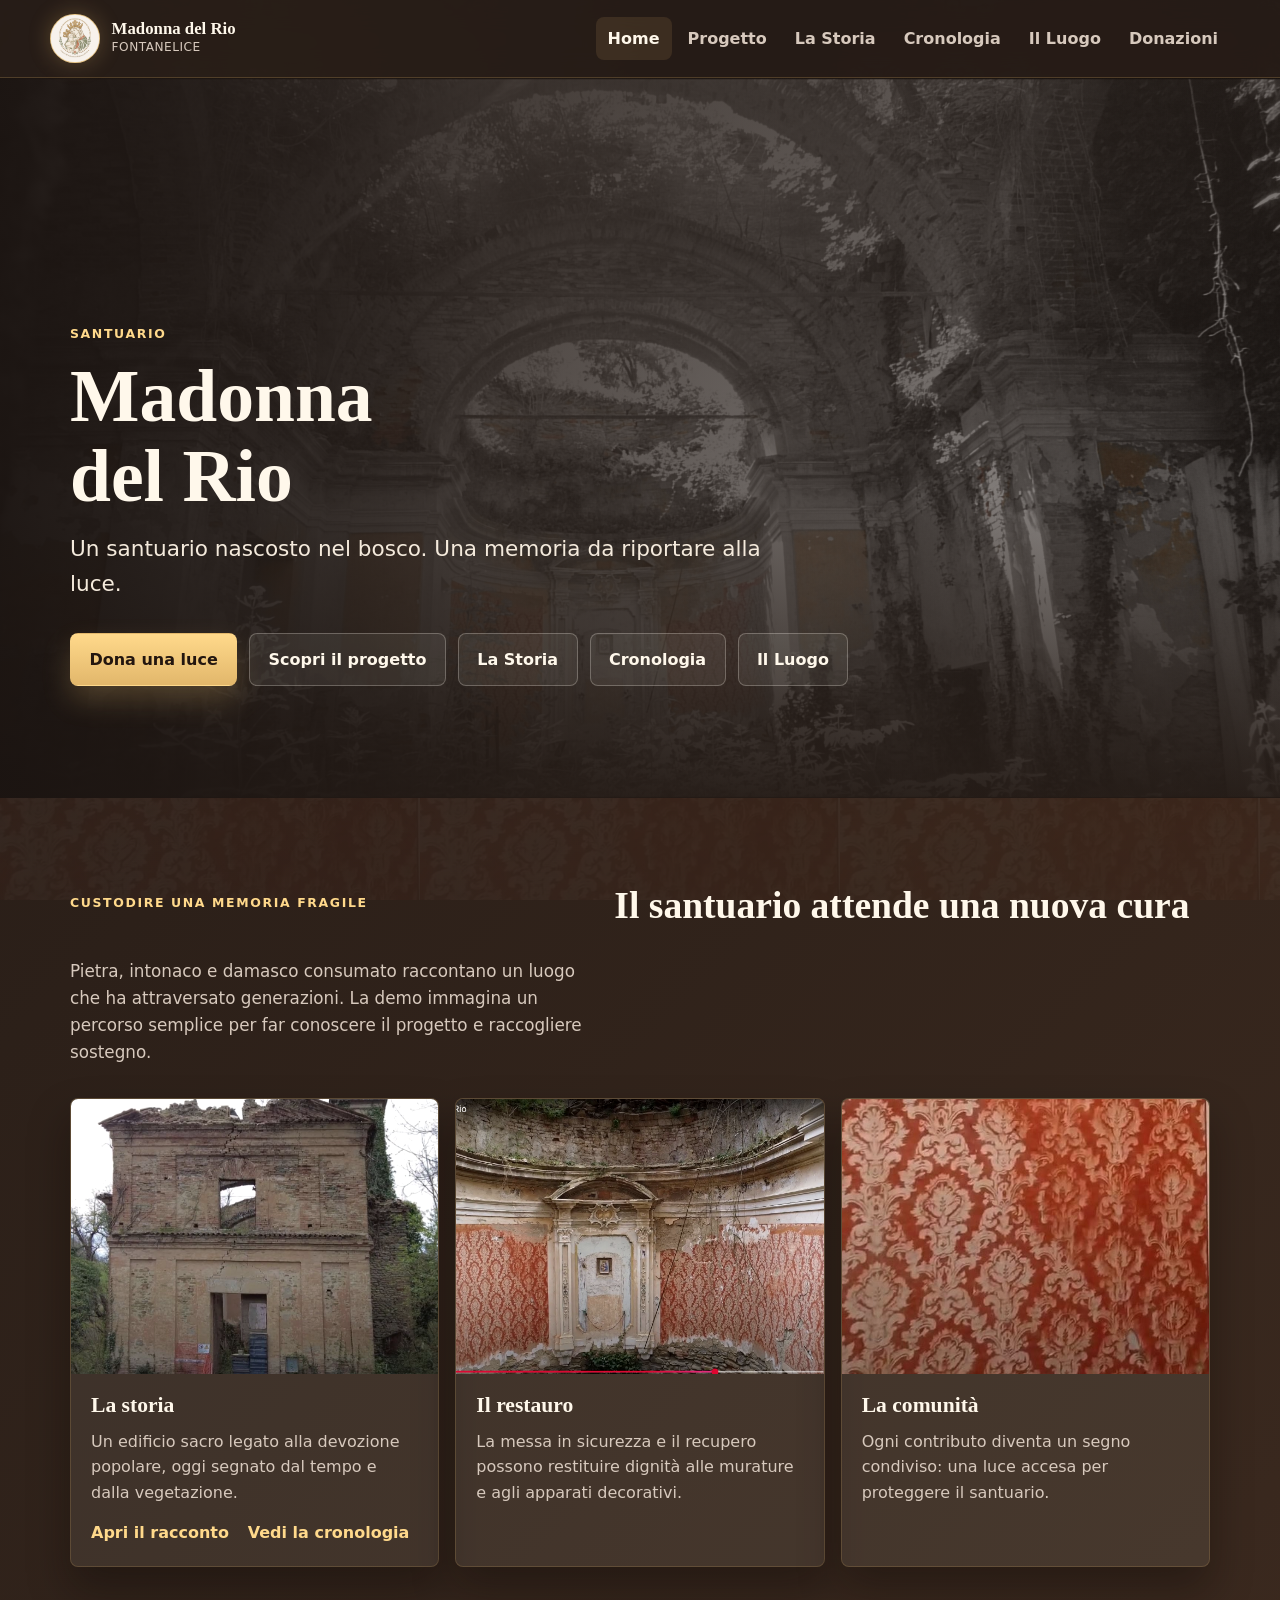
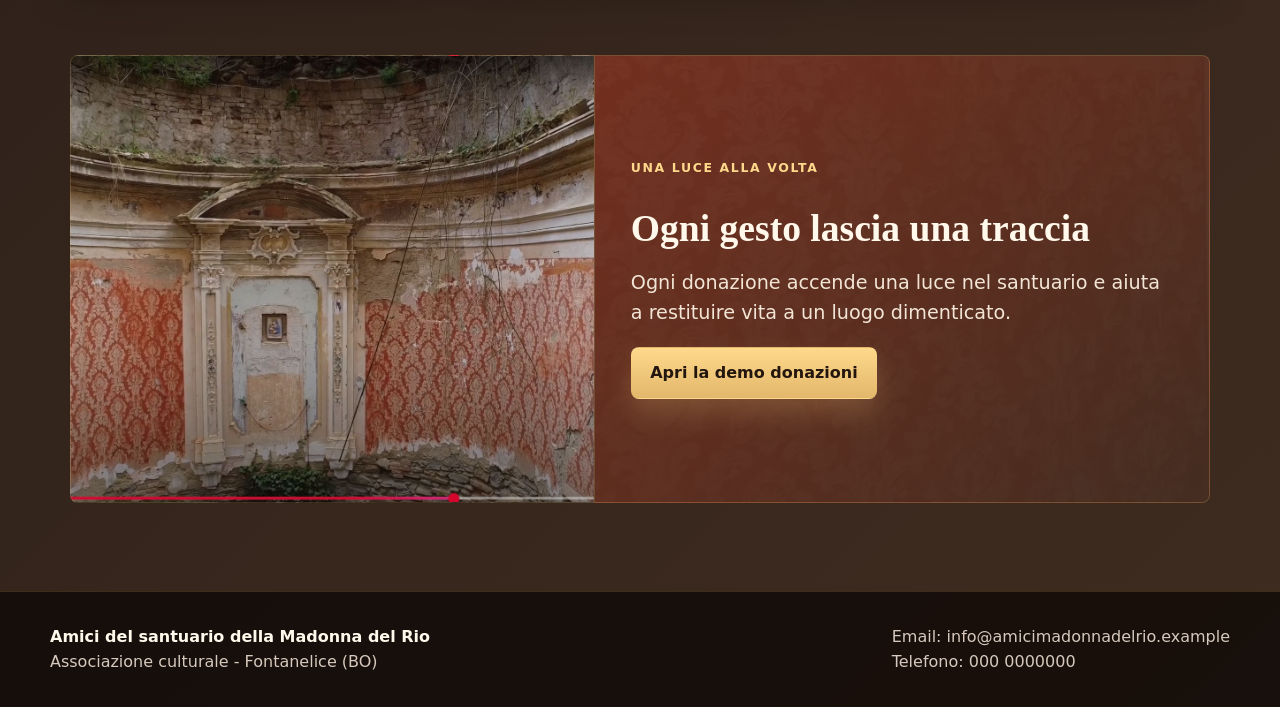
==== commit f966b889: "Add restoration chronology page scaffold" ====
--- a/index.html
+++ b/index.html
@@ -8,7 +8,7 @@
       name="description"
       content="Demo statica per raccontare il santuario della Madonna del Rio e simulare una raccolta donazioni simbolica."
     >
-    <link rel="stylesheet" href="style.css?v=20260617-storia">
+    <link rel="stylesheet" href="style.css?v=20260617-cronologia">
   </head>
   <body data-page="home">
     <a class="skip-link" href="#contenuto">Vai al contenuto</a>
@@ -25,6 +25,7 @@
         <a href="index.html" aria-current="page">Home</a>
         <a href="#progetto">Progetto</a>
         <a href="storia.html">La Storia</a>
+        <a href="cronologia.html">Cronologia</a>
         <a href="luogo.html">Il Luogo</a>
         <a href="donazioni.html">Donazioni</a>
       </nav>
@@ -41,6 +42,7 @@
             <a class="button button-primary" href="donazioni.html">Dona una luce</a>
             <a class="button button-secondary" href="#progetto">Scopri il progetto</a>
             <a class="button button-secondary" href="storia.html">La Storia</a>
+            <a class="button button-secondary" href="cronologia.html">Cronologia</a>
             <a class="button button-secondary" href="luogo.html">Il Luogo</a>
           </div>
         </div>
@@ -63,6 +65,7 @@
               <h3>La storia</h3>
               <p>Un edificio sacro legato alla devozione popolare, oggi segnato dal tempo e dalla vegetazione.</p>
               <a class="text-link" href="storia.html">Apri il racconto</a>
+              <a class="text-link" href="cronologia.html">Vedi la cronologia</a>
             </div>
           </article>
 
--- a/style.css
+++ b/style.css
@@ -414,6 +414,261 @@
   background: #0e0907;
 }
 
+.timeline-page {
+  width: min(100%, var(--page-max));
+  margin: 0 auto;
+  padding: 3.5rem 1.25rem 5.5rem;
+}
+
+.timeline-hero {
+  max-width: 48rem;
+  margin-bottom: 3rem;
+}
+
+.timeline-hero h1 {
+  max-width: 12ch;
+  font-size: 3.55rem;
+}
+
+.timeline-hero p {
+  margin-top: 1rem;
+  color: var(--muted);
+  font-size: 1.08rem;
+}
+
+.timeline {
+  position: relative;
+  display: grid;
+  gap: 1.25rem;
+}
+
+.timeline::before {
+  position: absolute;
+  top: 0.5rem;
+  bottom: 0.5rem;
+  left: clamp(9.5rem, 20vw, 16rem);
+  width: 1px;
+  content: "";
+  background: linear-gradient(180deg, transparent, rgba(226, 183, 107, 0.72), transparent);
+}
+
+.timeline-item {
+  position: relative;
+  display: grid;
+  grid-template-columns: minmax(8rem, 0.42fr) minmax(0, 1fr) minmax(10rem, 0.46fr);
+  gap: 1rem;
+  align-items: stretch;
+  min-height: 12rem;
+}
+
+.timeline-item::before {
+  position: absolute;
+  top: 1.5rem;
+  left: clamp(9.15rem, 20vw, 15.65rem);
+  z-index: 1;
+  width: 0.72rem;
+  height: 0.72rem;
+  content: "";
+  background: var(--gold-bright);
+  border: 3px solid var(--dark);
+  border-radius: 50%;
+  box-shadow: 0 0 20px rgba(226, 183, 107, 0.56);
+}
+
+.timeline-date,
+.timeline-body,
+.timeline-media {
+  border-radius: var(--radius);
+}
+
+.timeline-date {
+  padding: 1.2rem 1rem;
+  text-align: right;
+}
+
+.timeline-date span,
+.timeline-date strong {
+  display: block;
+}
+
+.timeline-date span {
+  color: var(--gold-bright);
+  font-family: Georgia, "Times New Roman", serif;
+  font-size: 1.85rem;
+  font-weight: 800;
+  line-height: 1.05;
+}
+
+.timeline-date strong {
+  margin-top: 0.45rem;
+  color: var(--muted);
+  font-size: 0.88rem;
+  letter-spacing: 0.08em;
+  text-transform: uppercase;
+}
+
+.timeline-body {
+  padding: 1.2rem;
+  background: rgba(255, 248, 235, 0.075);
+  border: 1px solid rgba(226, 183, 107, 0.18);
+  box-shadow: 0 22px 40px var(--shadow);
+}
+
+.timeline-body h2 {
+  font-size: 1.45rem;
+}
+
+.timeline-body p {
+  margin-top: 0.7rem;
+  color: var(--muted);
+}
+
+.timeline-media {
+  min-height: 100%;
+}
+
+.media-thumb,
+.media-doc,
+.media-placeholder {
+  display: flex;
+  position: relative;
+  align-items: center;
+  justify-content: center;
+  overflow: hidden;
+  width: 100%;
+  min-height: 12rem;
+  height: 100%;
+  color: var(--ink);
+  background: rgba(255, 248, 235, 0.075);
+  border: 1px solid rgba(226, 183, 107, 0.18);
+  border-radius: var(--radius);
+  box-shadow: 0 22px 40px var(--shadow);
+  text-align: center;
+  text-decoration: none;
+}
+
+.media-thumb img {
+  position: absolute;
+  inset: 0;
+  width: 100%;
+  height: 100%;
+  object-fit: cover;
+  filter: saturate(0.88) contrast(1.04);
+  transition: transform 220ms ease, filter 220ms ease;
+}
+
+.media-thumb span,
+.media-placeholder span {
+  position: relative;
+  z-index: 1;
+  padding: 0.55rem 0.75rem;
+  background: rgba(36, 27, 22, 0.82);
+  border: 1px solid rgba(226, 183, 107, 0.28);
+  border-radius: var(--radius);
+  font-size: 0.82rem;
+  font-weight: 800;
+  letter-spacing: 0.06em;
+  text-transform: uppercase;
+}
+
+.media-thumb:hover img,
+.media-thumb:focus-visible img {
+  transform: scale(1.05);
+  filter: saturate(1) contrast(1.08);
+}
+
+.media-thumb:focus-visible,
+.media-doc:focus-visible {
+  outline: 3px solid var(--gold-bright);
+  outline-offset: 3px;
+}
+
+.media-doc {
+  flex-direction: column;
+  gap: 0.55rem;
+  padding: 1rem;
+}
+
+.media-doc-link {
+  display: inline-flex;
+  justify-content: center;
+  width: 100%;
+  margin-top: 0.55rem;
+  padding: 0.65rem 0.8rem;
+  color: var(--gold-bright);
+  background: rgba(255, 248, 235, 0.06);
+  border: 1px solid rgba(226, 183, 107, 0.18);
+  border-radius: var(--radius);
+  font-size: 0.85rem;
+  font-weight: 800;
+  text-decoration: none;
+}
+
+.media-doc-link:hover,
+.media-doc-link:focus-visible {
+  background: rgba(226, 183, 107, 0.12);
+  outline: none;
+}
+
+.feature-card .text-link + .text-link {
+  margin-left: 0.85rem;
+}
+
+.doc-mark {
+  display: inline-grid;
+  place-items: center;
+  width: 4.2rem;
+  height: 4.2rem;
+  color: #23160f;
+  background: linear-gradient(180deg, var(--gold-bright), var(--gold));
+  border-radius: 50%;
+  font-weight: 900;
+}
+
+.media-doc small {
+  color: var(--muted);
+}
+
+.media-placeholder {
+  color: var(--muted);
+  background:
+    linear-gradient(135deg, rgba(88, 72, 57, 0.66), rgba(36, 27, 22, 0.8)),
+    url("assets/damasco.jpg");
+  background-size: cover;
+}
+
+.media-placeholder-gold {
+  background:
+    linear-gradient(135deg, rgba(151, 76, 54, 0.72), rgba(88, 72, 57, 0.84)),
+    url("assets/damasco.jpg");
+  background-size: cover;
+}
+
+.timeline-divider {
+  display: grid;
+  grid-template-columns: 1fr auto 1fr;
+  gap: 1rem;
+  align-items: center;
+  margin: 2rem 0 1rem;
+  color: var(--gold-bright);
+  font-size: 0.82rem;
+  font-weight: 900;
+  letter-spacing: 0.14em;
+  text-transform: uppercase;
+}
+
+.timeline-divider::before,
+.timeline-divider::after {
+  height: 1px;
+  content: "";
+  background: rgba(226, 183, 107, 0.38);
+}
+
+.timeline-item-future .timeline-body,
+.timeline-item-future .timeline-date {
+  background: rgba(226, 183, 107, 0.07);
+}
+
 .story-stage {
   position: relative;
   min-height: calc(100vh - 5rem);
@@ -470,6 +725,9 @@
 }
 
 .story-crawl {
+  --story-start: 76vh;
+  --story-end: -3200px;
+  --story-duration: 130s;
   width: min(86vw, 54rem);
   color: var(--gold-bright);
   font-family: Georgia, "Times New Roman", serif;
@@ -478,8 +736,8 @@
   line-height: 1.55;
   text-align: justify;
   text-shadow: 0 0 16px rgba(0, 0, 0, 0.8), 0 0 24px rgba(226, 183, 107, 0.18);
-  transform: rotateX(24deg) translateY(76vh);
-  animation: storyCrawl 62s linear infinite;
+  transform: rotateX(24deg) translateY(var(--story-start));
+  animation: storyCrawl var(--story-duration) linear infinite;
 }
 
 .story-crawl h1 {
@@ -531,11 +789,11 @@
 
 @keyframes storyCrawl {
   0% {
-    transform: rotateX(24deg) translateY(76vh);
+    transform: rotateX(24deg) translateY(var(--story-start));
   }
 
   100% {
-    transform: rotateX(24deg) translateY(-215%);
+    transform: rotateX(24deg) translateY(var(--story-end));
   }
 }
 
@@ -970,6 +1228,25 @@
     grid-template-columns: 1fr;
   }
 
+  .timeline::before,
+  .timeline-item::before {
+    display: none;
+  }
+
+  .timeline-item {
+    grid-template-columns: 1fr;
+    gap: 0.7rem;
+  }
+
+  .timeline-date {
+    padding: 0;
+    text-align: left;
+  }
+
+  .timeline-date span {
+    font-size: 1.55rem;
+  }
+
   .detail-grid {
     grid-template-columns: repeat(2, minmax(0, 1fr));
   }
@@ -1032,7 +1309,6 @@
     width: min(92vw, 32rem);
     font-size: 1.18rem;
     line-height: 1.52;
-    animation-duration: 74s;
   }
 
   .hero-actions,
@@ -1047,8 +1323,13 @@
 
   .section,
   .donation-page,
-  .place-page {
+  .place-page,
+  .timeline-page {
     padding-inline: 1rem;
+  }
+
+  .timeline-hero h1 {
+    font-size: 2.65rem;
   }
 
   .place-heading h1 {
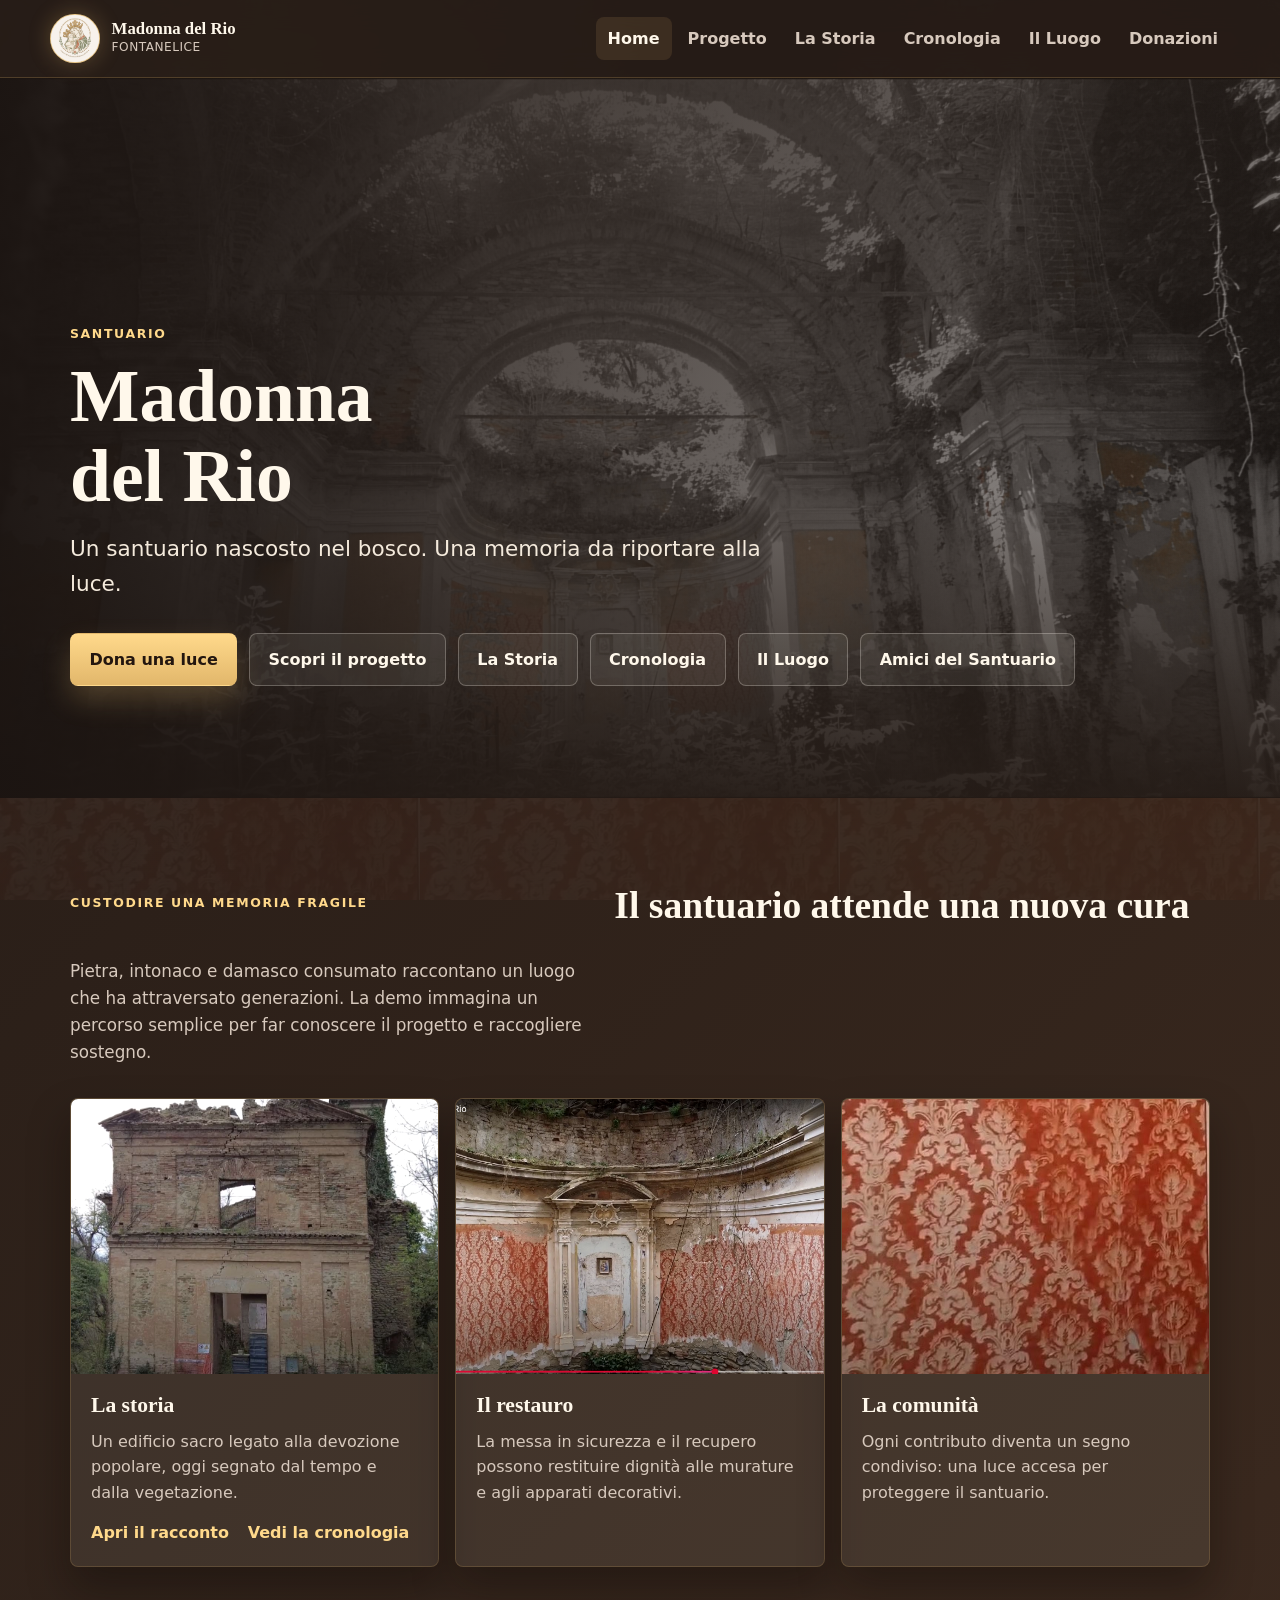
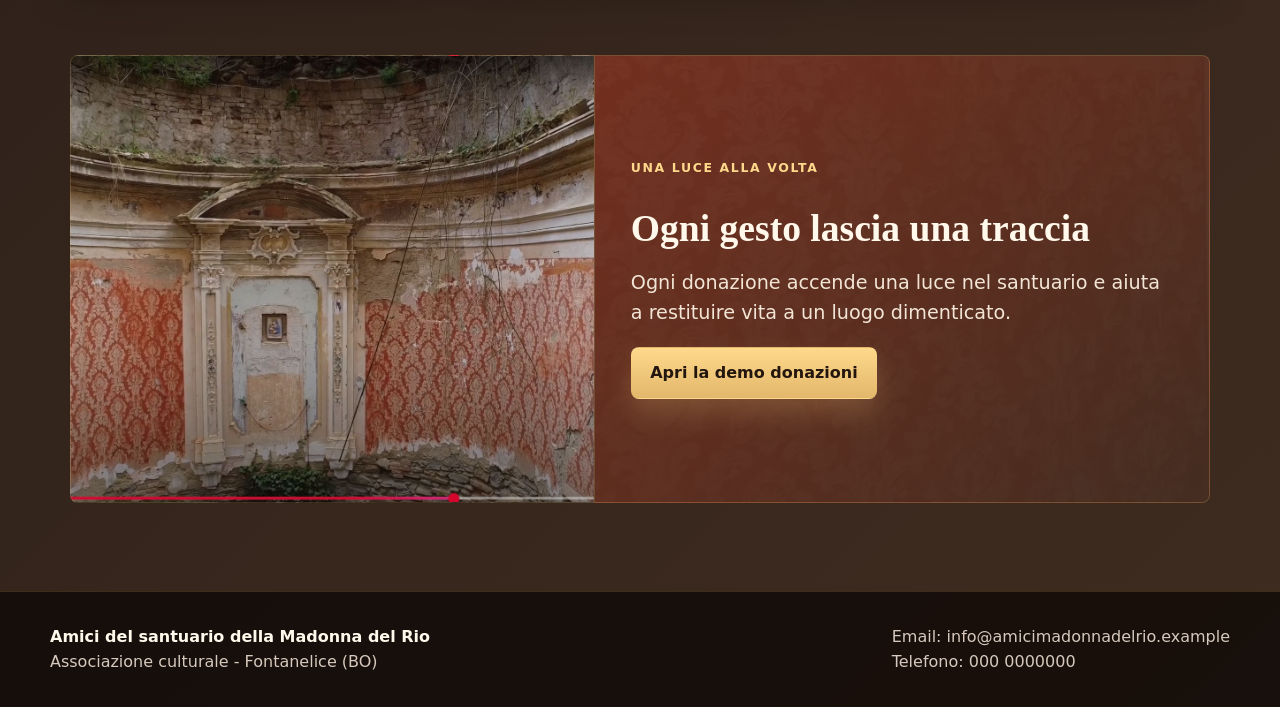
==== commit 4aae6c2a: "Add sanctuary friends page" ====
--- a/index.html
+++ b/index.html
@@ -8,6 +8,7 @@
       name="description"
       content="Demo statica per raccontare il santuario della Madonna del Rio e simulare una raccolta donazioni simbolica."
     >
+    <link rel="icon" href="assets/logo-amici-santuario.png">
     <link rel="stylesheet" href="style.css?v=20260617-cronologia">
   </head>
   <body data-page="home">
@@ -44,6 +45,7 @@
             <a class="button button-secondary" href="storia.html">La Storia</a>
             <a class="button button-secondary" href="cronologia.html">Cronologia</a>
             <a class="button button-secondary" href="luogo.html">Il Luogo</a>
+            <a class="button button-secondary" href="amici.html">Amici del Santuario</a>
           </div>
         </div>
       </section>
--- a/style.css
+++ b/style.css
@@ -650,6 +650,7 @@
   gap: 1rem;
   align-items: center;
   margin: 2rem 0 1rem;
+  scroll-margin-top: 6.5rem;
   color: var(--gold-bright);
   font-size: 0.82rem;
   font-weight: 900;
@@ -896,6 +897,98 @@
   color: var(--muted);
 }
 
+.friends-page {
+  min-height: calc(100vh - 5rem);
+}
+
+.friends-hero {
+  position: relative;
+  display: grid;
+  align-items: end;
+  min-height: min(38rem, 68vh);
+  isolation: isolate;
+  overflow: hidden;
+  background-image: url("assets/hero-santuario.jpg");
+  background-position: center 42%;
+  background-size: cover;
+}
+
+.friends-hero::before {
+  position: absolute;
+  inset: 0;
+  z-index: -1;
+  content: "";
+  background: linear-gradient(0deg, rgba(25, 17, 13, 0.96), rgba(36, 27, 22, 0.26) 72%, rgba(36, 27, 22, 0.58));
+}
+
+.friends-hero-content {
+  width: min(100%, var(--page-max));
+  margin: 0 auto;
+  padding: 4.5rem 1.25rem 4rem;
+}
+
+.friends-hero-content h1 {
+  max-width: 12ch;
+  font-size: 3.8rem;
+}
+
+.friends-hero-content > p:last-child {
+  max-width: 43rem;
+  margin-top: 1rem;
+  color: #f4eadc;
+  font-size: 1.18rem;
+}
+
+.friends-directory {
+  width: min(100%, var(--page-max));
+  margin: 0 auto;
+  padding: 4rem 1.25rem 5.5rem;
+}
+
+.friend-entry {
+  display: grid;
+  grid-template-columns: minmax(18rem, 0.78fr) minmax(0, 1.22fr);
+  overflow: hidden;
+  margin-top: 2rem;
+  background: rgba(255, 248, 235, 0.075);
+  border: 1px solid rgba(226, 183, 107, 0.2);
+  border-radius: var(--radius);
+  box-shadow: 0 24px 44px var(--shadow);
+}
+
+.friend-visual {
+  min-height: 23rem;
+  background:
+    linear-gradient(135deg, rgba(113, 45, 29, 0.18), rgba(36, 27, 22, 0.3)),
+    url("assets/abside.jpg") center / cover;
+}
+
+.friend-copy {
+  display: flex;
+  align-items: flex-start;
+  flex-direction: column;
+  justify-content: center;
+  padding: 2rem;
+}
+
+.friend-copy h2 {
+  max-width: 20ch;
+  margin-top: 0.5rem;
+  font-size: 2.15rem;
+}
+
+.friend-copy > p:not(.eyebrow):not(.friend-domain) {
+  max-width: 43rem;
+  margin-top: 1rem;
+  color: var(--muted);
+}
+
+.friend-domain {
+  margin: 1.2rem 0 1.35rem;
+  color: var(--gold-bright);
+  font-weight: 800;
+}
+
 .donation-layout {
   display: grid;
   grid-template-columns: minmax(19rem, 0.72fr) minmax(0, 1.5fr);
@@ -1228,6 +1321,14 @@
     grid-template-columns: 1fr;
   }
 
+  .friend-entry {
+    grid-template-columns: 1fr;
+  }
+
+  .friend-visual {
+    min-height: 19rem;
+  }
+
   .timeline::before,
   .timeline-item::before {
     display: none;
@@ -1324,8 +1425,26 @@
   .section,
   .donation-page,
   .place-page,
-  .timeline-page {
+  .timeline-page,
+  .friends-directory,
+  .friends-hero-content {
     padding-inline: 1rem;
+  }
+
+  .friends-hero {
+    min-height: 30rem;
+  }
+
+  .friends-hero-content h1 {
+    font-size: 2.65rem;
+  }
+
+  .friend-copy {
+    padding: 1.35rem;
+  }
+
+  .friend-copy h2 {
+    font-size: 1.8rem;
   }
 
   .timeline-hero h1 {
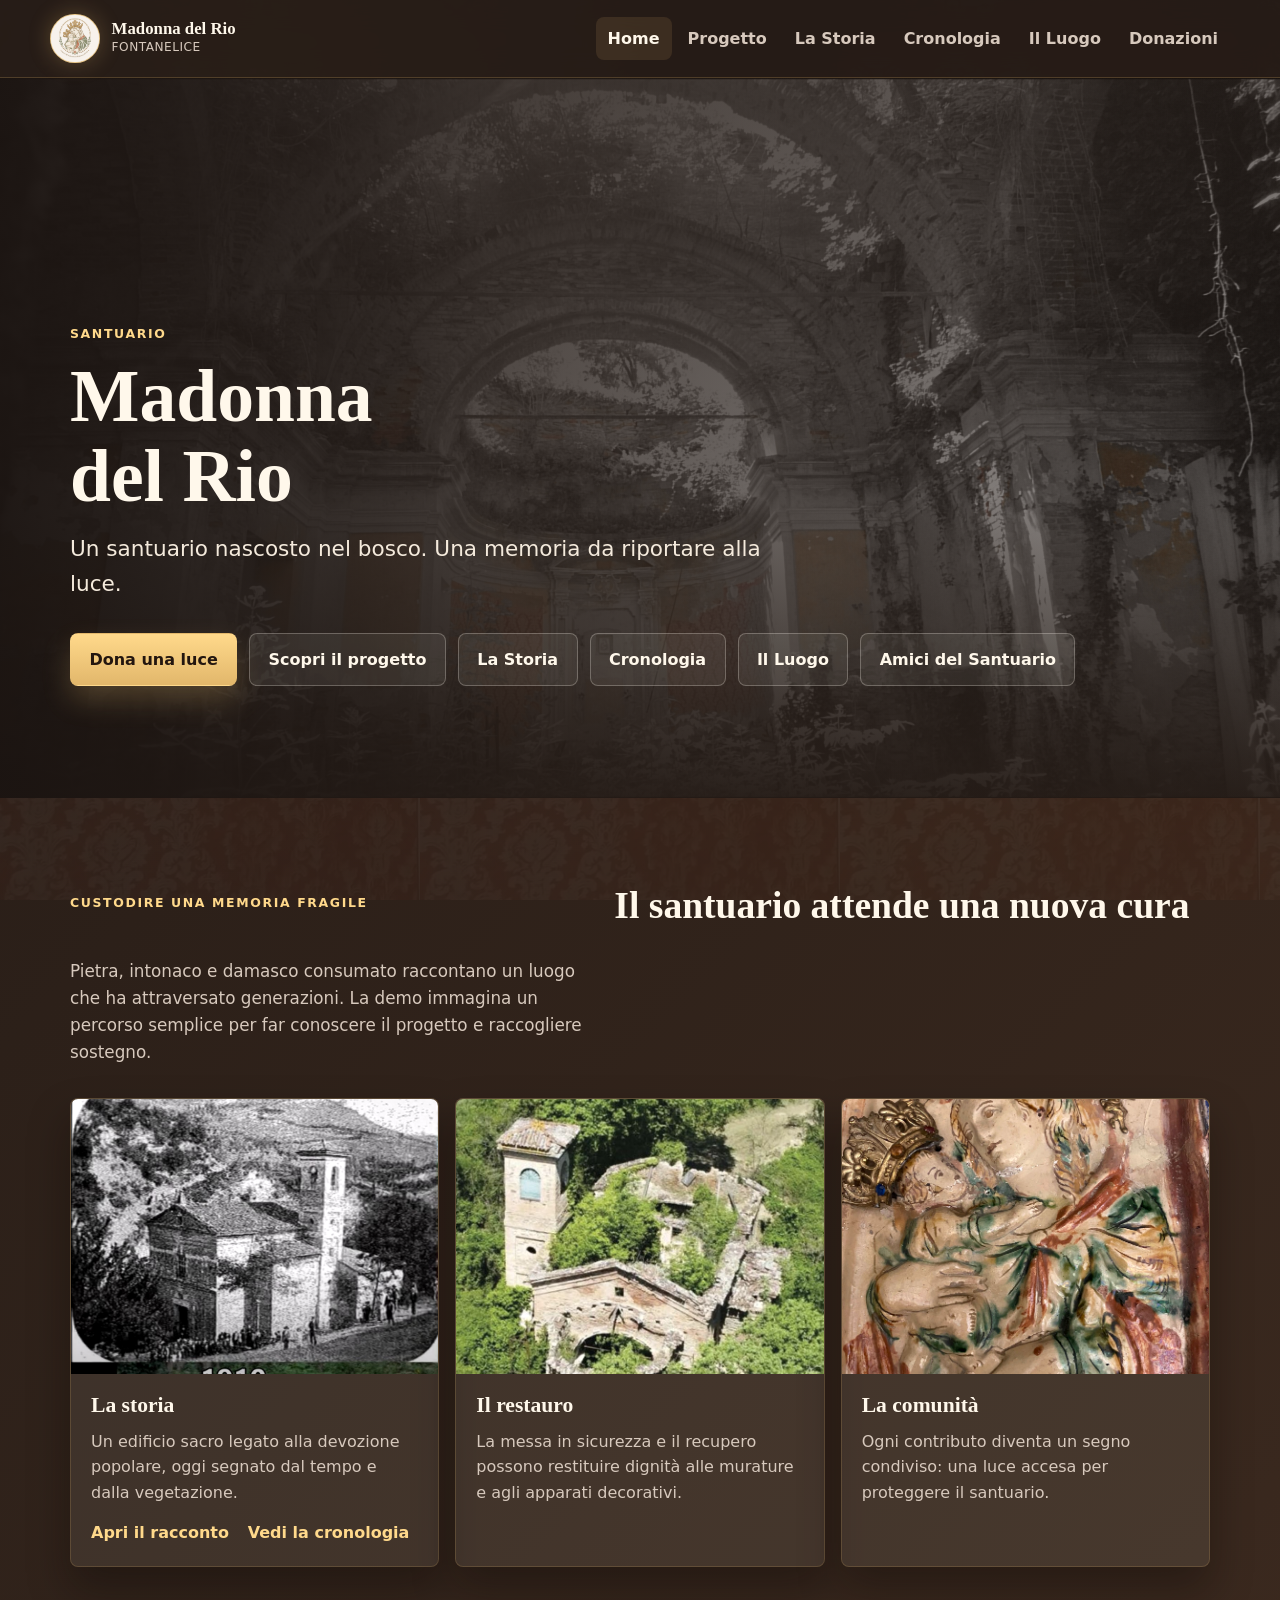
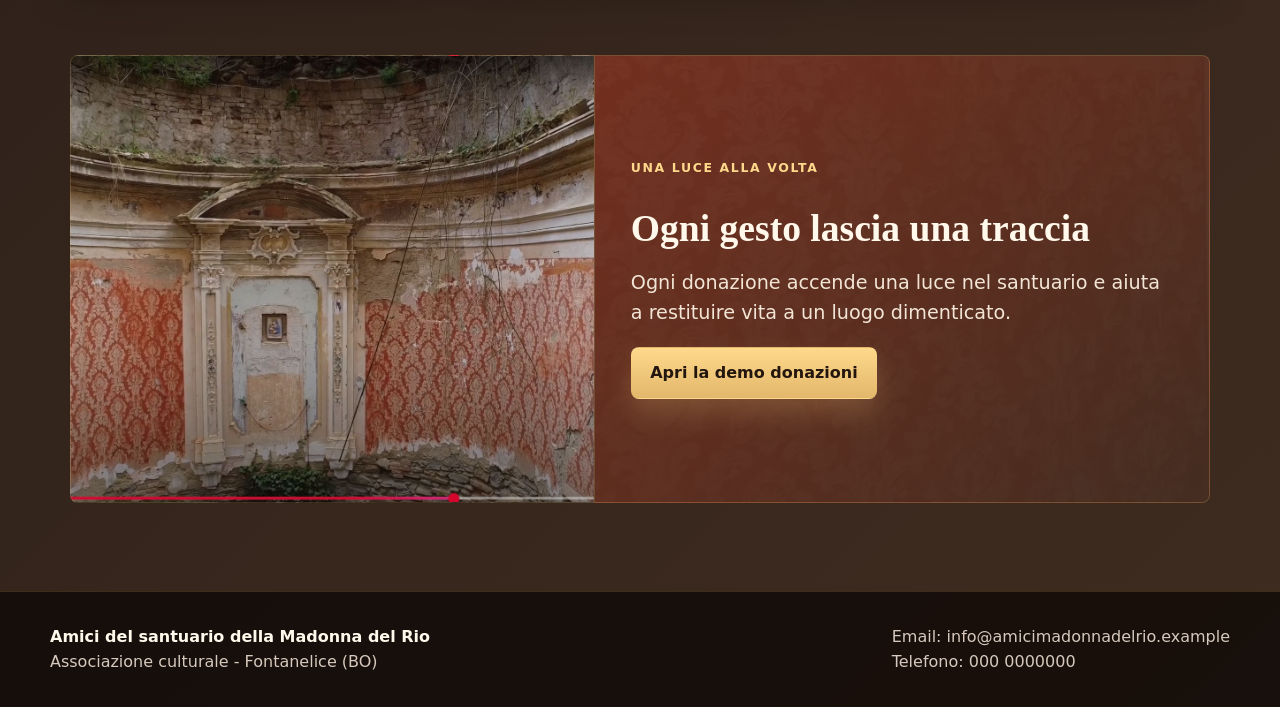
==== commit 9883a045: "Update home feature card images" ====
--- a/index.html
+++ b/index.html
@@ -62,7 +62,7 @@
 
         <div class="feature-grid">
           <article class="feature-card">
-            <img src="assets/facciata.jpg" alt="Facciata del santuario della Madonna del Rio">
+            <img src="assets/madonna-del-rio-1910.jpg" alt="Fotografia storica in bianco e nero del santuario della Madonna del Rio nel 1910">
             <div>
               <h3>La storia</h3>
               <p>Un edificio sacro legato alla devozione popolare, oggi segnato dal tempo e dalla vegetazione.</p>
@@ -72,7 +72,7 @@
           </article>
 
           <article class="feature-card">
-            <img src="assets/abside.jpg" alt="Interno dell'abside con decorazione damascata rossa">
+            <img src="assets/madonna-del-rio-dall-alto.jpg" alt="Vista dall'alto del santuario della Madonna del Rio">
             <div>
               <h3>Il restauro</h3>
               <p>La messa in sicurezza e il recupero possono restituire dignità alle murature e agli apparati decorativi.</p>
@@ -80,7 +80,7 @@
           </article>
 
           <article class="feature-card feature-card-texture">
-            <img src="assets/damasco.jpg" alt="Dettaglio del damascato rosso antico sulle pareti">
+            <img src="assets/madonnina-originale.jpeg" alt="Formella originale della Madonnina ritrovata">
             <div>
               <h3>La comunità</h3>
               <p>Ogni contributo diventa un segno condiviso: una luce accesa per proteggere il santuario.</p>
--- a/style.css
+++ b/style.css
@@ -1276,6 +1276,371 @@
   color: #f4c2aa;
 }
 
+.experimental-donation-page {
+  width: min(100%, calc(var(--page-max) + 5rem));
+  margin: 0 auto;
+  padding: 2rem 1.25rem 4rem;
+}
+
+.experimental-donation-layout {
+  display: grid;
+  grid-template-columns: minmax(20rem, 0.72fr) minmax(0, 1.65fr);
+  gap: 1.25rem;
+  align-items: start;
+}
+
+.experimental-donation-layout > * {
+  min-width: 0;
+}
+
+.experimental-panel,
+.rendering-board {
+  width: 100%;
+  min-width: 0;
+  border: 1px solid rgba(226, 183, 107, 0.22);
+  border-radius: var(--radius);
+  box-shadow: 0 24px 44px var(--shadow);
+}
+
+.experimental-panel {
+  position: sticky;
+  top: 6rem;
+  padding: 1.35rem;
+  background:
+    linear-gradient(150deg, rgba(113, 45, 29, 0.82), rgba(36, 27, 22, 0.95)),
+    url("assets/damasco.jpg");
+  background-size: 520px auto;
+}
+
+.experimental-panel h1 {
+  max-width: 9ch;
+  font-size: 2.65rem;
+}
+
+.experimental-panel > p {
+  margin-top: 1rem;
+  color: #f2e5d5;
+}
+
+.experimental-zones {
+  margin: 1.5rem 0;
+}
+
+.experimental-zones h2 {
+  margin-bottom: 0.75rem;
+  font-family: "Segoe UI", system-ui, sans-serif;
+  font-size: 0.95rem;
+  letter-spacing: 0.08em;
+  text-transform: uppercase;
+}
+
+.zone-choice-grid {
+  display: grid;
+  gap: 0.55rem;
+  min-width: 0;
+}
+
+.zone-choice {
+  position: relative;
+  display: grid;
+  grid-template-columns: minmax(0, 1fr) auto;
+  gap: 0.2rem 0.75rem;
+  align-items: center;
+  min-height: 4.1rem;
+  padding: 0.7rem 0.8rem;
+  color: var(--ink);
+  text-align: left;
+  background: rgba(255, 248, 235, 0.07);
+  border: 1px solid rgba(255, 248, 235, 0.2);
+  border-radius: var(--radius);
+  cursor: pointer;
+}
+
+.zone-choice:hover,
+.zone-choice:focus-visible,
+.zone-choice.is-selected {
+  color: #24170f;
+  background: linear-gradient(180deg, var(--gold-bright), var(--gold));
+  border-color: rgba(255, 248, 235, 0.72);
+  outline: none;
+}
+
+.zone-choice span {
+  overflow-wrap: anywhere;
+  font-weight: 800;
+  line-height: 1.2;
+}
+
+.zone-choice strong {
+  min-width: 2.8rem;
+  text-align: right;
+  font-size: 1.1rem;
+}
+
+.zone-choice i {
+  grid-column: 1 / -1;
+  display: block;
+  height: 0.35rem;
+  overflow: hidden;
+  background: rgba(255, 248, 235, 0.14);
+  border-radius: 999px;
+}
+
+.zone-choice i b {
+  display: block;
+  width: 0%;
+  height: 100%;
+  background: currentColor;
+  opacity: 0.78;
+  border-radius: inherit;
+  transition: width 260ms ease;
+}
+
+.experimental-actions {
+  display: grid;
+  gap: 0.7rem;
+  min-width: 0;
+}
+
+.experimental-actions .button {
+  white-space: normal;
+  text-align: center;
+}
+
+.rendering-board {
+  padding: 1.25rem;
+  background:
+    radial-gradient(circle at 50% 4%, rgba(226, 183, 107, 0.1), transparent 25rem),
+    rgba(20, 14, 11, 0.76);
+}
+
+.rendering-header {
+  display: flex;
+  align-items: flex-start;
+  justify-content: space-between;
+  gap: 1rem;
+  margin-bottom: 1rem;
+}
+
+.rendering-header h2 {
+  font-size: 2rem;
+}
+
+.rendering-stats {
+  display: grid;
+  grid-template-columns: repeat(2, minmax(7rem, 1fr));
+  gap: 0.65rem;
+  min-width: 17rem;
+}
+
+.rendering-stats span {
+  padding: 0.68rem 0.8rem;
+  color: var(--muted);
+  text-align: right;
+  background: rgba(255, 248, 235, 0.07);
+  border: 1px solid rgba(226, 183, 107, 0.18);
+  border-radius: var(--radius);
+  font-size: 0.82rem;
+  font-weight: 800;
+  line-height: 1.25;
+}
+
+.rendering-stats strong {
+  display: block;
+  color: var(--gold-bright);
+  font-size: 1.75rem;
+  line-height: 1;
+}
+
+.experimental-progress {
+  margin-bottom: 1rem;
+}
+
+.experimental-progress p {
+  margin-top: 0.45rem;
+  color: var(--muted);
+  font-size: 0.92rem;
+}
+
+.rendering-main {
+  display: grid;
+  grid-template-columns: minmax(0, 1fr) minmax(13rem, 0.34fr);
+  gap: 1rem;
+  align-items: stretch;
+}
+
+.rendering-action-card {
+  display: flex;
+  flex-direction: column;
+  justify-content: flex-start;
+  min-width: 0;
+  padding: 0.95rem;
+  background: rgba(255, 248, 235, 0.07);
+  border: 1px solid rgba(226, 183, 107, 0.18);
+  border-radius: var(--radius);
+}
+
+.restoration-stage {
+  --veil-opacity: 0.84;
+  --image-brightness: 0.24;
+  --image-saturation: 0.48;
+  --image-contrast: 0.88;
+  --altare-glow: 0;
+  --altare-scale: 1;
+  --altare-glare: 0;
+  --abside-glow: 0;
+  --abside-scale: 1;
+  --abside-glare: 0;
+  --navata-glow: 0;
+  --navata-scale: 1;
+  --navata-glare: 0;
+  --altare-sinistro-glow: 0;
+  --altare-sinistro-scale: 1;
+  --altare-sinistro-glare: 0;
+  --altare-destro-glow: 0;
+  --altare-destro-scale: 1;
+  --altare-destro-glare: 0;
+  --pareti-glow: 0;
+  --pareti-scale: 1;
+  --pareti-glare: 0;
+  position: relative;
+  overflow: hidden;
+  aspect-ratio: 1672 / 941;
+  width: 100%;
+  min-height: 0;
+  background: #080503;
+  border: 1px solid rgba(226, 183, 107, 0.2);
+  border-radius: var(--radius);
+  isolation: isolate;
+}
+
+.restoration-render {
+  width: 100%;
+  height: 100%;
+  object-fit: cover;
+  filter:
+    brightness(var(--image-brightness))
+    saturate(var(--image-saturation))
+    contrast(var(--image-contrast));
+  transition: filter 520ms ease;
+}
+
+.render-veil {
+  position: absolute;
+  inset: 0;
+  z-index: 2;
+  pointer-events: none;
+  background:
+    radial-gradient(circle at 50% 62%, rgba(226, 183, 107, 0.2), transparent 17rem),
+    linear-gradient(180deg, rgba(8, 5, 3, 0.35), rgba(8, 5, 3, 0.95));
+  opacity: var(--veil-opacity);
+  transition: opacity 520ms ease;
+}
+
+.zone-glow {
+  position: absolute;
+  z-index: 3;
+  pointer-events: none;
+  mix-blend-mode: screen;
+  filter: blur(9px);
+  transition: opacity 520ms ease, transform 520ms ease;
+}
+
+.zone-glow::before,
+.zone-glow::after {
+  position: absolute;
+  inset: 0;
+  content: "";
+  border-radius: 50%;
+}
+
+.zone-glow::before {
+  background:
+    radial-gradient(ellipse at center, rgba(255, 247, 205, 0.98) 0%, rgba(255, 213, 125, 0.58) 28%, rgba(226, 183, 107, 0.18) 58%, transparent 74%);
+}
+
+.zone-glow::after {
+  background: radial-gradient(ellipse at center, rgba(255, 255, 238, 1), rgba(255, 244, 186, 0.32) 32%, transparent 62%);
+}
+
+.zone-glow-altare {
+  left: 50%;
+  top: 61%;
+  width: 17%;
+  height: 34%;
+  opacity: var(--altare-glow);
+  transform: translate(-50%, -50%) scale(var(--altare-scale));
+}
+
+.zone-glow-altare::after {
+  opacity: var(--altare-glare);
+}
+
+.zone-glow-abside {
+  left: 50%;
+  top: 42%;
+  width: 28%;
+  height: 32%;
+  opacity: var(--abside-glow);
+  transform: translate(-50%, -50%) scale(var(--abside-scale));
+}
+
+.zone-glow-abside::after {
+  opacity: var(--abside-glare);
+}
+
+.zone-glow-navata {
+  left: 50%;
+  top: 82%;
+  width: 48%;
+  height: 33%;
+  opacity: var(--navata-glow);
+  transform: translate(-50%, -50%) scale(var(--navata-scale));
+}
+
+.zone-glow-navata::after {
+  opacity: var(--navata-glare);
+}
+
+.zone-glow-altare-sinistro {
+  left: 15%;
+  top: 61%;
+  width: 20%;
+  height: 50%;
+  opacity: var(--altare-sinistro-glow);
+  transform: translate(-50%, -50%) scale(var(--altare-sinistro-scale));
+}
+
+.zone-glow-altare-sinistro::after {
+  opacity: var(--altare-sinistro-glare);
+}
+
+.zone-glow-altare-destro {
+  left: 85%;
+  top: 61%;
+  width: 20%;
+  height: 50%;
+  opacity: var(--altare-destro-glow);
+  transform: translate(-50%, -50%) scale(var(--altare-destro-scale));
+}
+
+.zone-glow-altare-destro::after {
+  opacity: var(--altare-destro-glare);
+}
+
+.zone-glow-pareti {
+  left: 50%;
+  top: 26%;
+  width: 84%;
+  height: 54%;
+  opacity: var(--pareti-glow);
+  transform: translate(-50%, -50%) scale(var(--pareti-scale));
+}
+
+.zone-glow-pareti::after {
+  opacity: var(--pareti-glare);
+}
+
 .site-footer {
   display: flex;
   justify-content: space-between;
@@ -1317,6 +1682,7 @@
   .feature-grid,
   .light-callout,
   .donation-layout,
+  .experimental-donation-layout,
   .place-map-section {
     grid-template-columns: 1fr;
   }
@@ -1362,9 +1728,24 @@
     border-radius: 0 0 var(--radius) var(--radius);
   }
 
-  .donation-panel {
+  .donation-panel,
+  .experimental-panel {
     position: static;
   }
+
+  .rendering-header {
+    flex-direction: column;
+  }
+
+  .rendering-stats {
+    width: 100%;
+    min-width: 0;
+  }
+
+  .rendering-main {
+    grid-template-columns: 1fr;
+  }
+
 }
 
 @media (max-width: 640px) {
@@ -1424,6 +1805,7 @@
 
   .section,
   .donation-page,
+  .experimental-donation-page,
   .place-page,
   .timeline-page,
   .friends-directory,
@@ -1478,6 +1860,31 @@
 
   .amount-grid {
     grid-template-columns: 1fr;
+  }
+
+  .experimental-panel h1 {
+    font-size: 2.25rem;
+  }
+
+  .rendering-header h2 {
+    font-size: 1.62rem;
+  }
+
+  .rendering-stats {
+    grid-template-columns: 1fr;
+  }
+
+  .rendering-board {
+    padding: 0.85rem;
+  }
+
+  .rendering-action-card {
+    padding: 0.75rem;
+  }
+
+  .restoration-stage {
+    width: 100%;
+    min-height: 0;
   }
 
   .site-footer {
